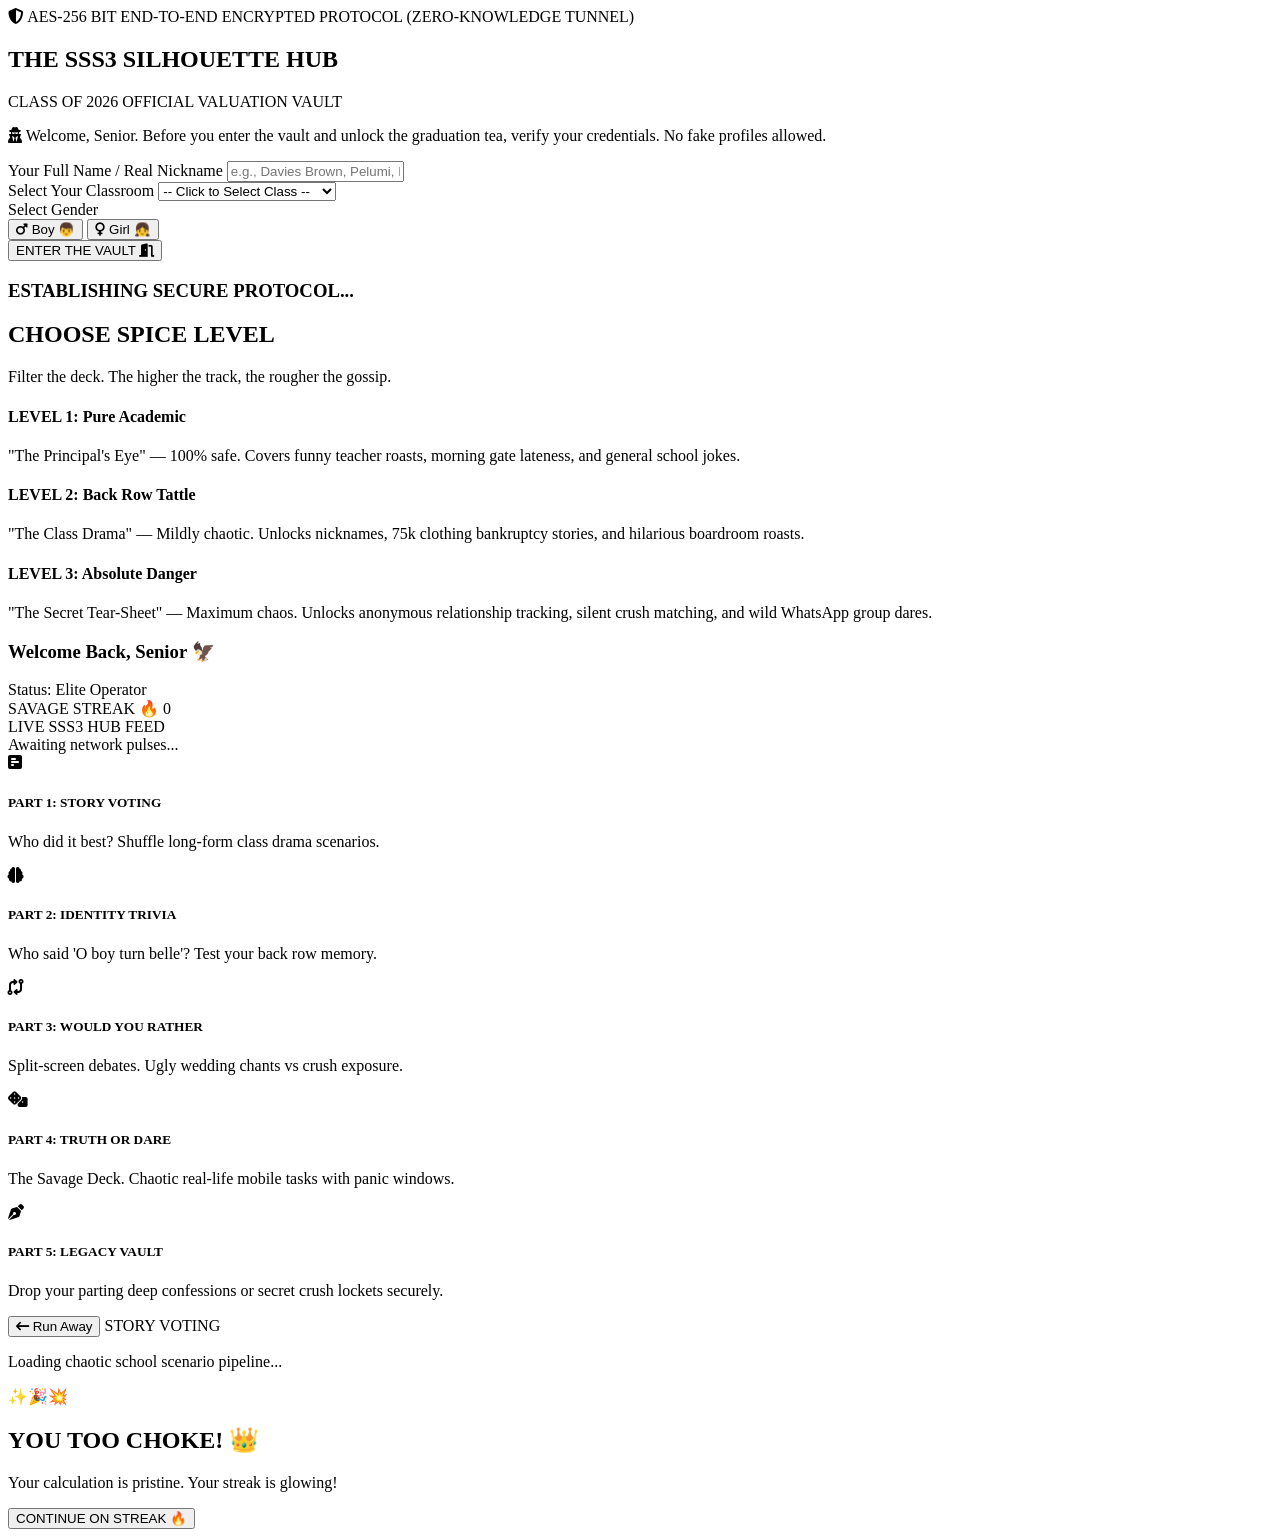
==== index.html @ ae742f37 "Create index.html" ====
<!DOCTYPE html>
<html lang="en">
<head>
    <meta charset="UTF-8">
    <meta name="viewport" content="width=device-width, initial-scale=1.0">
    <title>THE SSS3 SILHOUETTE HUB: CLASS OF 2026</title>
    <!-- Link to premium CSS stylesheet -->
    <link rel="stylesheet" href="style.css">
    <!-- FontAwesome for sleek dashboard icon graphics -->
    <link rel="stylesheet" href="https://cdnjs.cloudflare.com/ajax/libs/font-awesome/6.4.0/css/all.min.css">
</head>
<body>

    <!-- Main Game Container -->
    <div class="game-wrapper">
        
        <!-- 🛡️ SECURITY BANNER OVERLAY (Displayed across critical entry gates) -->
        <div id="global-security-badge" class="security-badge hidden">
            <i class="fa-solid fa-shield-halved secure-icon"></i>
            <span>AES-256 BIT END-TO-END ENCRYPTED PROTOCOL (ZERO-KNOWLEDGE TUNNEL)</span>
        </div>

        <!-- ==========================================
             SCREEN 1: THE PERSONALIZATION GATE (LOGIN)
             ========================================== -->
        <section id="screen-login" class="game-screen">
            <div class="logo-area">
                <h1 class="glitch-title">THE SSS3 SILHOUETTE HUB</h1>
                <p class="subtitle">CLASS OF 2026 OFFICIAL VALUATION VAULT</p>
            </div>
            
            <div class="card-glass login-card">
                <p class="gate-warning">
                    <i class="fa-solid fa-user-secret"></i> 
                    Welcome, Senior. Before you enter the vault and unlock the graduation tea, verify your credentials. No fake profiles allowed.
                </p>
                
                <div class="input-group">
                    <label for="user-name">Your Full Name / Real Nickname</label>
                    <input type="text" id="user-name" placeholder="e.g., Davies Brown, Pelumi, Lexus..." autocomplete="off">
                </div>

                <div class="input-group">
                    <label for="user-class">Select Your Classroom</label>
                    <select id="user-class">
                        <option value="" disabled selected>-- Click to Select Class --</option>
                        <option value="SSS3-A">SSS3-A (Elite Ballers)</option>
                        <option value="SSS3-B">SSS3-B (The Tailor Crew)</option>
                        <option value="SSS3-C">SSS3-C (The Royalty Set)</option>
                    </select>
                </div>

                <div class="input-group">
                    <label>Select Gender</label>
                    <div class="gender-selector">
                        <button type="button" class="gender-btn dynamic-tap" data-gender="boy">
                            <i class="fa-solid fa-mars"></i> Boy 👦
                        </button>
                        <button type="button" class="gender-btn dynamic-tap" data-gender="girl">
                            <i class="fa-solid fa-venus"></i> Girl 👧
                        </button>
                    </div>
                </div>

                <button id="btn-enter-vault" class="btn-primary neon-pulse-purple">
                    ENTER THE VAULT <i class="fa-solid fa-door-open"></i>
                </button>
            </div>
        </section>

        <!-- ==========================================
             SCREEN 2: FAKE SECURITY VERIFICATION INTERFACE
             ========================================== -->
        <section id="screen-loading" class="game-screen hidden">
            <div class="loader-box">
                <div class="spinner-neon"></div>
                <h3 id="loading-status">ESTABLISHING SECURE PROTOCOL...</h3>
                <div class="terminal-logs" id="terminal-logs">
                    <!-- Fake system script strings injected dynamically here -->
                </div>
            </div>
        </section>

        <!-- ==========================================
             SCREEN 3: APOCALYPSE LEVEL SELECTOR (SPICE FILTER)
             ========================================== -->
        <section id="screen-level" class="game-screen hidden">
            <h2 class="section-title text-gold">CHOOSE SPICE LEVEL</h2>
            <p class="section-desc">Filter the deck. The higher the track, the rougher the gossip.</p>
            
            <div class="level-stack">
                <!-- Level 1 Card -->
                <div class="level-card card-glass lvl-safe dynamic-tap" data-level="1">
                    <div class="level-header">
                        <span class="indicator green"></span>
                        <h4>LEVEL 1: Pure Academic</h4>
                    </div>
                    <p class="level-vibe">"The Principal's Eye" — 100% safe. Covers funny teacher roasts, morning gate lateness, and general school jokes.</p>
                </div>

                <!-- Level 2 Card -->
                <div class="level-card card-glass lvl-medium dynamic-tap" data-level="2">
                    <div class="level-header">
                        <span class="indicator yellow"></span>
                        <h4>LEVEL 2: Back Row Tattle</h4>
                    </div>
                    <p class="level-vibe">"The Class Drama" — Mildly chaotic. Unlocks nicknames, 75k clothing bankruptcy stories, and hilarious boardroom roasts.</p>
                </div>

                <!-- Level 3 Card -->
                <div class="level-card card-glass lvl-danger dynamic-tap" data-level="3">
                    <div class="level-header">
                        <span class="indicator red flash"></span>
                        <h4>LEVEL 3: Absolute Danger</h4>
                    </div>
                    <p class="level-vibe">"The Secret Tear-Sheet" — Maximum chaos. Unlocks anonymous relationship tracking, silent crush matching, and wild WhatsApp group dares.</p>
                </div>
            </div>
        </section>

        <!-- ==========================================
             SCREEN 4: THE SSS3 PARTY DASHBOARD (MAIN HUB)
             ========================================= -->
        <section id="screen-dashboard" class="game-screen hidden">
            <!-- Header Identity Card -->
            <header class="user-profile-bar card-glass">
                <div class="prof-info">
                    <h3 id="dash-welcome">Welcome Back, Senior 🦅</h3>
                    <span id="dash-status" class="badge-status">Status: Elite Operator</span>
                </div>
                <div class="prof-streak">
                    <span class="streak-label">SAVAGE STREAK</span>
                    <span id="dash-streak-val" class="streak-num">🔥 0</span>
                </div>
            </header>

            <!-- ⚡ HYPER-ACTIVE LIVE SOCIAL ACTIVITY TICKER -->
            <div class="live-ticker-container card-glass">
                <div class="ticker-header">
                    <span class="live-dot"></span> LIVE SSS3 HUB FEED
                </div>
                <div class="ticker-window">
                    <div id="live-activity-text" class="ticker-text">Awaiting network pulses...</div>
                </div>
            </div>

            <!-- The Game Module Array -->
            <div class="modules-grid">
                <div class="module-card card-glass dynamic-tap" data-module="voting">
                    <div class="mod-icon purple"><i class="fa-solid fa-square-poll-horizontal"></i></div>
                    <div class="mod-details">
                        <h5>PART 1: STORY VOTING</h5>
                        <p>Who did it best? Shuffle long-form class drama scenarios.</p>
                    </div>
                </div>

                <div class="module-card card-glass dynamic-tap" data-module="trivia">
                    <div class="mod-icon gold"><i class="fa-solid fa-brain"></i></div>
                    <div class="mod-details">
                        <h5>PART 2: IDENTITY TRIVIA</h5>
                        <p>Who said 'O boy turn belle'? Test your back row memory.</p>
                    </div>
                </div>

                <div class="module-card card-glass dynamic-tap" data-module="wyr">
                    <div class="mod-icon blue"><i class="fa-solid fa-code-compare"></i></div>
                    <div class="mod-details">
                        <h5>PART 3: WOULD YOU RATHER</h5>
                        <p>Split-screen debates. Ugly wedding chants vs crush exposure.</p>
                    </div>
                </div>

                <div class="module-card card-glass dynamic-tap" data-module="dare">
                    <div class="mod-icon red"><i class="fa-solid fa-dice"></i></div>
                    <div class="mod-details">
                        <h5>PART 4: TRUTH OR DARE</h5>
                        <p>The Savage Deck. Chaotic real-life mobile tasks with panic windows.</p>
                    </div>
                </div>

                <div class="module-card card-glass dynamic-tap" data-module="legacy">
                    <div class="mod-icon cyan"><i class="fa-solid fa-pen-nib"></i></div>
                    <div class="mod-details">
                        <h5>PART 5: LEGACY VAULT</h5>
                        <p>Drop your parting deep confessions or secret crush lockets securely.</p>
                    </div>
                </div>
            </div>
        </section>

        <!-- ==========================================
             SCREEN 5: THE CORE GAMEPLAY ARENA
             ========================================== -->
        <section id="screen-gameplay" class="game-screen hidden">
            <!-- Panic Timer Countdown Track Bar -->
            <div id="timer-bar-wrapper" class="timer-wrapper">
                <div id="game-timer-bar" class="timer-bar-fill"></div>
            </div>

            <div class="gameplay-header">
                <button id="btn-game-exit" class="btn-exit"><i class="fa-solid fa-arrow-left-long"></i> Run Away</button>
                <span id="game-round-title" class="round-title">STORY VOTING</span>
            </div>

            <!-- The Dynamic Question Presentation Display -->
            <div class="card-glass question-card">
                <p id="game-question-text" class="question-main-text">Loading chaotic school scenario pipeline...</p>
                
                <!-- Dynamic Input Container Slot for Multi-format items -->
                <div id="game-options-container" class="options-layout">
                    <!-- Script will load binary buttons, multiple choice names, or text boxes here -->
                </div>
            </div>
        </section>

        <!-- ==========================================
             CONGRATULATIONS / CELEBRATION OVERLAY MODULE
             ========================================== -->
        <div id="celebration-overlay" class="celebration-screen hidden">
            <div class="celebration-box animate-pop">
                <div class="confetti-sparks">✨🎉💥</div>
                <h2 id="celeb-headline" class="celeb-title">YOU TOO CHOKE! 👑</h2>
                <p id="celeb-subtext" class="celeb-body">Your calculation is pristine. Your streak is glowing!</p>
                <button id="btn-celeb-continue" class="btn-primary">CONTINUE ON STREAK 🔥</button>
            </div>
        </div>

    </div>

    <!-- Initialization Core Router Implementation -->
    <script type="module">
        // Direct root binding verification hook
        console.log("Silhouette Hub Main Interface Engine Online.");
    </script>
</body>
  </html>
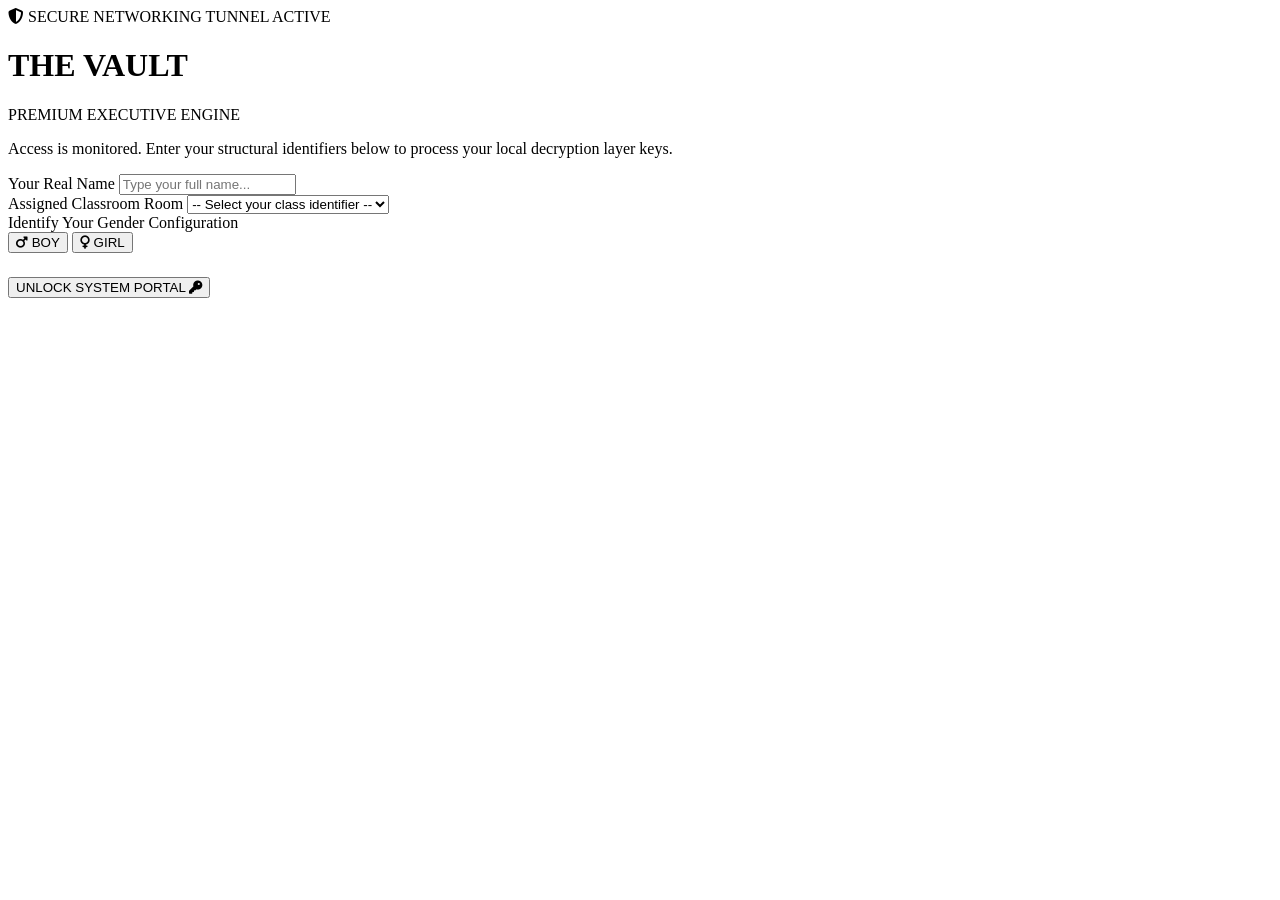
==== commit 56d67af4: "Update index.html" ====
--- a/index.html
+++ b/index.html
@@ -2,236 +2,220 @@
 <html lang="en">
 <head>
     <meta charset="UTF-8">
-    <meta name="viewport" content="width=device-width, initial-scale=1.0">
-    <title>THE SSS3 SILHOUETTE HUB: CLASS OF 2026</title>
-    <!-- Link to premium CSS stylesheet -->
-    <link rel="stylesheet" href="style.css">
-    <!-- FontAwesome for sleek dashboard icon graphics -->
+    <meta name="viewport" content="width=device-width, initial-scale=1.0, maximum-scale=1.0, user-scalable=no">
+    <title>The Vault - Premium Executive Engine</title>
+    
     <link rel="stylesheet" href="https://cdnjs.cloudflare.com/ajax/libs/font-awesome/6.4.0/css/all.min.css">
+    
+    <link rel="stylesheet" href="css/style.css">
+
+    <style>
+        /* This inline structural override guarantees that elements register click interactions on mobile */
+        .gender-btn, #btn-enter-vault, .level-card, .module-card, .option-btn, #btn-game-exit, #btn-celeb-continue {
+            touch-action: manipulation !important;
+            cursor: pointer !important;
+            pointer-events: auto !important;
+            -webkit-tap-highlight-color: transparent !important;
+            position: relative !important;
+            z-index: 1000 !important;
+        }
+        .hidden {
+            display: none !important;
+        }
+    </style>
 </head>
 <body>
 
-    <!-- Main Game Container -->
     <div class="game-wrapper">
-        
-        <!-- 🛡️ SECURITY BANNER OVERLAY (Displayed across critical entry gates) -->
-        <div id="global-security-badge" class="security-badge hidden">
-            <i class="fa-solid fa-shield-halved secure-icon"></i>
-            <span>AES-256 BIT END-TO-END ENCRYPTED PROTOCOL (ZERO-KNOWLEDGE TUNNEL)</span>
-        </div>
-
-        <!-- ==========================================
-             SCREEN 1: THE PERSONALIZATION GATE (LOGIN)
-             ========================================== -->
-        <section id="screen-login" class="game-screen">
+
+        <div id="screen-login" class="game-screen card-glass">
+            <div class="security-badge">
+                <i class="fa-solid fa-shield-halved secure-icon"></i> SECURE NETWORKING TUNNEL ACTIVE
+            </div>
+            
             <div class="logo-area">
-                <h1 class="glitch-title">THE SSS3 SILHOUETTE HUB</h1>
-                <p class="subtitle">CLASS OF 2026 OFFICIAL VALUATION VAULT</p>
-            </div>
+                <h1 class="glitch-title">THE VAULT</h1>
+                <p class="subtitle">PREMIUM EXECUTIVE ENGINE</p>
+            </div>
+
+            <p class="gate-warning">
+                Access is monitored. Enter your structural identifiers below to process your local decryption layer keys.
+            </p>
+
+            <div class="input-group">
+                <label for="user-name">Your Real Name</label>
+                <input type="text" id="user-name" placeholder="Type your full name..." autocomplete="off">
+            </div>
+
+            <div class="input-group">
+                <label for="user-class">Assigned Classroom Room</label>
+                <select id="user-class">
+                    <option value="" disabled selected>-- Select your class identifier --</option>
+                    <option value="SSS3-A">SSS 3A</option>
+                    <option value="SSS3-B">SSS 3B</option>
+                    <option value="SSS3-C">SSS 3C</option>
+                </select>
+            </div>
+
+            <div class="input-group" style="margin-bottom: 24px;">
+                <label>Identify Your Gender Configuration</label>
+                <div class="gender-selector">
+                    <button type="button" class="gender-btn" data-gender="boy" id="gender-boy-trigger">
+                        <i class="fa-solid fa-mars"></i> BOY
+                    </button>
+                    <button type="button" class="gender-btn" data-gender="girl" id="gender-girl-trigger">
+                        <i class="fa-solid fa-venus"></i> GIRL
+                    </button>
+                </div>
+            </div>
+
+            <button type="button" id="btn-enter-vault" class="btn-primary">
+                UNLOCK SYSTEM PORTAL <i class="fa-solid fa-key"></i>
+            </button>
+        </div>
+
+
+        <div id="screen-loading" class="game-screen card-glass hidden">
+            <div class="loader-box">
+                <div class="spinner-neon"></div>
+                <h4 id="loading-status" class="text-gold" style="letter-spacing: 1px; font-weight: 800;">DECRYPTING INTERFACES...</h4>
+                <div id="terminal-logs" class="terminal-logs">
+                    </div>
+            </div>
+        </div>
+
+
+        <div id="screen-level" class="game-screen card-glass hidden">
+            <h2 class="section-title">SELECT CHAOS INDEX</h2>
+            <p class="section-desc">Configure the filtration parameters of your deck loops.</p>
             
-            <div class="card-glass login-card">
-                <p class="gate-warning">
-                    <i class="fa-solid fa-user-secret"></i> 
-                    Welcome, Senior. Before you enter the vault and unlock the graduation tea, verify your credentials. No fake profiles allowed.
+            <div class="level-stack">
+                <div class="level-card card-glass lvl-safe" data-level="1">
+                    <div class="level-header">
+                        <div class="indicator green"></div>
+                        <h4 style="font-weight: 800; color: #fff;">LEVEL 1: CASUAL TALKS</h4>
+                    </div>
+                    <p class="level-vibe">Safe, light roasts, standard classmate observations. Zero smoke.</p>
+                </div>
+
+                <div class="level-card card-glass lvl-medium" data-level="2">
+                    <div class="level-header">
+                        <div class="indicator yellow"></div>
+                        <h4 style="font-weight: 800; color: #fff;">LEVEL 2: DRIFT SPICE</h4>
+                    </div>
+                    <p class="level-vibe">Heavier details, hidden crushes, dynamic social comparisons.</p>
+                </div>
+
+                <div class="level-card card-glass lvl-danger" data-level="3">
+                    <div class="level-header">
+                        <div class="indicator red"></div>
+                        <h4 style="font-weight: 800; color: #fff;">LEVEL 3: UTTER CHAOS</h4>
+                    </div>
+                    <p class="level-vibe">Wild dares, raw confrontations, absolute social devastation. Prepare yourself.</p>
+                </div>
+            </div>
+        </div>
+
+
+        <div id="screen-dashboard" class="game-screen card-glass hidden" style="padding: 12px;">
+            
+            <div class="user-profile-bar card-glass">
+                <div class="prof-info">
+                    <h3 id="dash-welcome">Welcome, Operator 🦅</h3>
+                    <span class="badge-status"><i class="fa-solid fa-circle-check"></i> PIPELINE LINK STABLE</span>
+                </div>
+                <div class="prof-streak">
+                    <span class="streak-label">STREAK</span>
+                    <span id="dash-streak-val" class="streak-num">🔥 0</span>
+                </div>
+            </div>
+
+            <div class="live-ticker-container card-glass">
+                <div class="ticker-header">
+                    <div class="live-dot"></div> FEED METRICS LIVE
+                </div>
+                <div class="ticker-window">
+                    <p id="live-activity-text" class="ticker-text">Syncing with backrow channels...</p>
+                </div>
+            </div>
+
+            <div class="modules-grid">
+                <div class="module-card card-glass" data-module="voting">
+                    <div class="mod-icon purple"><i class="fa-solid fa-box-tissue"></i></div>
+                    <div class="mod-details">
+                        <h5 style="color: #fff;">ANONYMOUS VOTING POOLS</h5>
+                        <p class="text-muted">Cast hidden tokens for your setmates undetected.</p>
+                    </div>
+                </div>
+
+                <div class="module-card card-glass" data-module="trivia">
+                    <div class="mod-icon gold"><i class="fa-solid fa-brain"></i></div>
+                    <div class="mod-details">
+                        <h5 style="color: #fff;">TRIVIA DESTRUCTION</h5>
+                        <p class="text-muted">Test deep intelligence parameters against set roasts.</p>
+                    </div>
+                </div>
+
+                <div class="module-card card-glass" data-module="wyr">
+                    <div class="mod-icon blue"><i class="fa-solid fa-code-merge"></i></div>
+                    <div class="mod-details">
+                        <h5 style="color: #fff;">WOULD YOU RATHER</h5>
+                        <p class="text-muted">Split-second choice options under performance pressures.</p>
+                    </div>
+                </div>
+
+                <div class="module-card card-glass" data-module="dare">
+                    <div class="mod-icon red"><i class="fa-solid fa-biohazard"></i></div>
+                    <div class="mod-details">
+                        <h5 style="color: #fff;">SYSTEM ACTION DARES</h5>
+                        <p class="text-muted">Execute real-world chaos triggers or lose your streak build.</p>
+                    </div>
+                </div>
+
+                <div class="module-card card-glass" data-module="legacy">
+                    <div class="mod-icon cyan"><i class="fa-solid fa-vault"></i></div>
+                    <div class="mod-details">
+                        <h5 style="color: #fff;">SECRET LEGACY DEPOSIT</h5>
+                        <p class="text-muted">Drop dynamic locket confessions securely into the pipeline.</p>
+                    </div>
+                </div>
+            </div>
+        </div>
+
+
+        <div id="screen-gameplay" class="game-screen card-glass hidden">
+            <div class="timer-wrapper">
+                <div id="game-timer-bar" class="timer-bar-fill"></div>
+            </div>
+
+            <div class="gameplay-header">
+                <button type="button" id="btn-game-exit" class="btn-exit">
+                    <i class="fa-solid fa-arrow-left-long"></i> BAIL OUT
+                </button>
+                <div id="game-round-title" class="round-title">LOADING MODULE</div>
+            </div>
+
+            <div class="question-card card-glass">
+                <p id="game-question-text" class="question-main-text">
+                    Processing layout matrix compilation strings...
                 </p>
                 
-                <div class="input-group">
-                    <label for="user-name">Your Full Name / Real Nickname</label>
-                    <input type="text" id="user-name" placeholder="e.g., Davies Brown, Pelumi, Lexus..." autocomplete="off">
-                </div>
-
-                <div class="input-group">
-                    <label for="user-class">Select Your Classroom</label>
-                    <select id="user-class">
-                        <option value="" disabled selected>-- Click to Select Class --</option>
-                        <option value="SSS3-A">SSS3-A (Elite Ballers)</option>
-                        <option value="SSS3-B">SSS3-B (The Tailor Crew)</option>
-                        <option value="SSS3-C">SSS3-C (The Royalty Set)</option>
-                    </select>
-                </div>
-
-                <div class="input-group">
-                    <label>Select Gender</label>
-                    <div class="gender-selector">
-                        <button type="button" class="gender-btn dynamic-tap" data-gender="boy">
-                            <i class="fa-solid fa-mars"></i> Boy 👦
-                        </button>
-                        <button type="button" class="gender-btn dynamic-tap" data-gender="girl">
-                            <i class="fa-solid fa-venus"></i> Girl 👧
-                        </button>
-                    </div>
-                </div>
-
-                <button id="btn-enter-vault" class="btn-primary neon-pulse-purple">
-                    ENTER THE VAULT <i class="fa-solid fa-door-open"></i>
-                </button>
-            </div>
-        </section>
-
-        <!-- ==========================================
-             SCREEN 2: FAKE SECURITY VERIFICATION INTERFACE
-             ========================================== -->
-        <section id="screen-loading" class="game-screen hidden">
-            <div class="loader-box">
-                <div class="spinner-neon"></div>
-                <h3 id="loading-status">ESTABLISHING SECURE PROTOCOL...</h3>
-                <div class="terminal-logs" id="terminal-logs">
-                    <!-- Fake system script strings injected dynamically here -->
-                </div>
-            </div>
-        </section>
-
-        <!-- ==========================================
-             SCREEN 3: APOCALYPSE LEVEL SELECTOR (SPICE FILTER)
-             ========================================== -->
-        <section id="screen-level" class="game-screen hidden">
-            <h2 class="section-title text-gold">CHOOSE SPICE LEVEL</h2>
-            <p class="section-desc">Filter the deck. The higher the track, the rougher the gossip.</p>
-            
-            <div class="level-stack">
-                <!-- Level 1 Card -->
-                <div class="level-card card-glass lvl-safe dynamic-tap" data-level="1">
-                    <div class="level-header">
-                        <span class="indicator green"></span>
-                        <h4>LEVEL 1: Pure Academic</h4>
-                    </div>
-                    <p class="level-vibe">"The Principal's Eye" — 100% safe. Covers funny teacher roasts, morning gate lateness, and general school jokes.</p>
-                </div>
-
-                <!-- Level 2 Card -->
-                <div class="level-card card-glass lvl-medium dynamic-tap" data-level="2">
-                    <div class="level-header">
-                        <span class="indicator yellow"></span>
-                        <h4>LEVEL 2: Back Row Tattle</h4>
-                    </div>
-                    <p class="level-vibe">"The Class Drama" — Mildly chaotic. Unlocks nicknames, 75k clothing bankruptcy stories, and hilarious boardroom roasts.</p>
-                </div>
-
-                <!-- Level 3 Card -->
-                <div class="level-card card-glass lvl-danger dynamic-tap" data-level="3">
-                    <div class="level-header">
-                        <span class="indicator red flash"></span>
-                        <h4>LEVEL 3: Absolute Danger</h4>
-                    </div>
-                    <p class="level-vibe">"The Secret Tear-Sheet" — Maximum chaos. Unlocks anonymous relationship tracking, silent crush matching, and wild WhatsApp group dares.</p>
-                </div>
-            </div>
-        </section>
-
-        <!-- ==========================================
-             SCREEN 4: THE SSS3 PARTY DASHBOARD (MAIN HUB)
-             ========================================= -->
-        <section id="screen-dashboard" class="game-screen hidden">
-            <!-- Header Identity Card -->
-            <header class="user-profile-bar card-glass">
-                <div class="prof-info">
-                    <h3 id="dash-welcome">Welcome Back, Senior 🦅</h3>
-                    <span id="dash-status" class="badge-status">Status: Elite Operator</span>
-                </div>
-                <div class="prof-streak">
-                    <span class="streak-label">SAVAGE STREAK</span>
-                    <span id="dash-streak-val" class="streak-num">🔥 0</span>
-                </div>
-            </header>
-
-            <!-- ⚡ HYPER-ACTIVE LIVE SOCIAL ACTIVITY TICKER -->
-            <div class="live-ticker-container card-glass">
-                <div class="ticker-header">
-                    <span class="live-dot"></span> LIVE SSS3 HUB FEED
-                </div>
-                <div class="ticker-window">
-                    <div id="live-activity-text" class="ticker-text">Awaiting network pulses...</div>
-                </div>
-            </div>
-
-            <!-- The Game Module Array -->
-            <div class="modules-grid">
-                <div class="module-card card-glass dynamic-tap" data-module="voting">
-                    <div class="mod-icon purple"><i class="fa-solid fa-square-poll-horizontal"></i></div>
-                    <div class="mod-details">
-                        <h5>PART 1: STORY VOTING</h5>
-                        <p>Who did it best? Shuffle long-form class drama scenarios.</p>
-                    </div>
-                </div>
-
-                <div class="module-card card-glass dynamic-tap" data-module="trivia">
-                    <div class="mod-icon gold"><i class="fa-solid fa-brain"></i></div>
-                    <div class="mod-details">
-                        <h5>PART 2: IDENTITY TRIVIA</h5>
-                        <p>Who said 'O boy turn belle'? Test your back row memory.</p>
-                    </div>
-                </div>
-
-                <div class="module-card card-glass dynamic-tap" data-module="wyr">
-                    <div class="mod-icon blue"><i class="fa-solid fa-code-compare"></i></div>
-                    <div class="mod-details">
-                        <h5>PART 3: WOULD YOU RATHER</h5>
-                        <p>Split-screen debates. Ugly wedding chants vs crush exposure.</p>
-                    </div>
-                </div>
-
-                <div class="module-card card-glass dynamic-tap" data-module="dare">
-                    <div class="mod-icon red"><i class="fa-solid fa-dice"></i></div>
-                    <div class="mod-details">
-                        <h5>PART 4: TRUTH OR DARE</h5>
-                        <p>The Savage Deck. Chaotic real-life mobile tasks with panic windows.</p>
-                    </div>
-                </div>
-
-                <div class="module-card card-glass dynamic-tap" data-module="legacy">
-                    <div class="mod-icon cyan"><i class="fa-solid fa-pen-nib"></i></div>
-                    <div class="mod-details">
-                        <h5>PART 5: LEGACY VAULT</h5>
-                        <p>Drop your parting deep confessions or secret crush lockets securely.</p>
-                    </div>
-                </div>
-            </div>
-        </section>
-
-        <!-- ==========================================
-             SCREEN 5: THE CORE GAMEPLAY ARENA
-             ========================================== -->
-        <section id="screen-gameplay" class="game-screen hidden">
-            <!-- Panic Timer Countdown Track Bar -->
-            <div id="timer-bar-wrapper" class="timer-wrapper">
-                <div id="game-timer-bar" class="timer-bar-fill"></div>
-            </div>
-
-            <div class="gameplay-header">
-                <button id="btn-game-exit" class="btn-exit"><i class="fa-solid fa-arrow-left-long"></i> Run Away</button>
-                <span id="game-round-title" class="round-title">STORY VOTING</span>
-            </div>
-
-            <!-- The Dynamic Question Presentation Display -->
-            <div class="card-glass question-card">
-                <p id="game-question-text" class="question-main-text">Loading chaotic school scenario pipeline...</p>
-                
-                <!-- Dynamic Input Container Slot for Multi-format items -->
-                <div id="game-options-container" class="options-layout">
-                    <!-- Script will load binary buttons, multiple choice names, or text boxes here -->
-                </div>
-            </div>
-        </section>
-
-        <!-- ==========================================
-             CONGRATULATIONS / CELEBRATION OVERLAY MODULE
-             ========================================== -->
-        <div id="celebration-overlay" class="celebration-screen hidden">
-            <div class="celebration-box animate-pop">
-                <div class="confetti-sparks">✨🎉💥</div>
-                <h2 id="celeb-headline" class="celeb-title">YOU TOO CHOKE! 👑</h2>
-                <p id="celeb-subtext" class="celeb-body">Your calculation is pristine. Your streak is glowing!</p>
-                <button id="btn-celeb-continue" class="btn-primary">CONTINUE ON STREAK 🔥</button>
-            </div>
-        </div>
-
+                <div id="game-options-container" class="options-layout"></div>
+            </div>
+        </div>
+
+    </div> <div id="celebration-overlay" class="celebration-screen hidden">
+        <div class="celebration-box">
+            <div class="confetti-sparks">🎉</div>
+            <h3 id="celeb-headline" class="celeb-title">YOU TOO CHOKE! 👑</h3>
+            <p id="celeb-subtext" class="celeb-body">Your response execution has broken down logic arrays.</p>
+            <button type="button" id="btn-celeb-continue" class="btn-primary" style="margin-top: 0;">
+                PROCEED STREAK DRIFT <i class="fa-solid fa-forward-fast"></i>
+            </button>
+        </div>
     </div>
 
-    <!-- Initialization Core Router Implementation -->
-    <script type="module">
-        // Direct root binding verification hook
-        console.log("Silhouette Hub Main Interface Engine Online.");
-    </script>
+    <script type="module" src="js/app.js"></script>
 </body>
-  </html>
-              
+                        </html>
+    
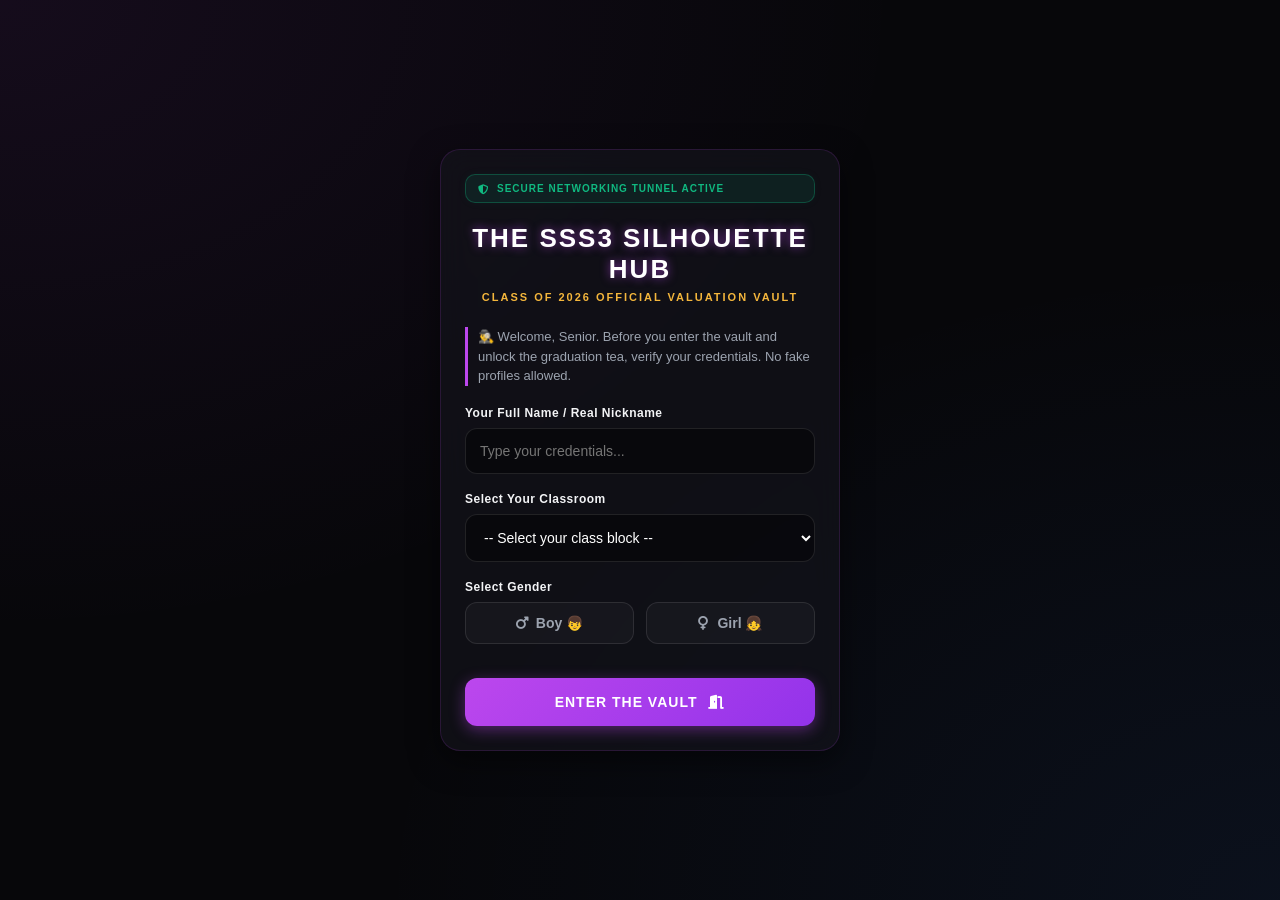
==== commit 7b492002: "Update index.html" ====
--- a/index.html
+++ b/index.html
@@ -3,14 +3,14 @@
 <head>
     <meta charset="UTF-8">
     <meta name="viewport" content="width=device-width, initial-scale=1.0, maximum-scale=1.0, user-scalable=no">
-    <title>The Vault - Premium Executive Engine</title>
+    <title>The SSS3 Silhouette Hub - Class of 2026 Vault</title>
     
     <link rel="stylesheet" href="https://cdnjs.cloudflare.com/ajax/libs/font-awesome/6.4.0/css/all.min.css">
     
-    <link rel="stylesheet" href="css/style.css">
+    <link rel="stylesheet" href="style.css">
 
     <style>
-        /* This inline structural override guarantees that elements register click interactions on mobile */
+        /* Forces absolute tap capture on mobile layers without layout interference */
         .gender-btn, #btn-enter-vault, .level-card, .module-card, .option-btn, #btn-game-exit, #btn-celeb-continue {
             touch-action: manipulation !important;
             cursor: pointer !important;
@@ -34,43 +34,45 @@
             </div>
             
             <div class="logo-area">
-                <h1 class="glitch-title">THE VAULT</h1>
-                <p class="subtitle">PREMIUM EXECUTIVE ENGINE</p>
+                <h1 class="glitch-title" style="letter-spacing: 2px;">THE SSS3 SILHOUETTE HUB</h1>
+                <p class="subtitle" style="color: var(--neon-gold); font-size: 11px; font-weight: bold; margin-top: 6px;">
+                    CLASS OF 2026 OFFICIAL VALUATION VAULT
+                </p>
             </div>
 
             <p class="gate-warning">
-                Access is monitored. Enter your structural identifiers below to process your local decryption layer keys.
+                🕵️‍♂️ Welcome, Senior. Before you enter the vault and unlock the graduation tea, verify your credentials. No fake profiles allowed.
             </p>
 
             <div class="input-group">
-                <label for="user-name">Your Real Name</label>
-                <input type="text" id="user-name" placeholder="Type your full name..." autocomplete="off">
+                <label for="user-name">Your Full Name / Real Nickname</label>
+                <input type="text" id="user-name" placeholder="Type your credentials..." autocomplete="off">
             </div>
 
             <div class="input-group">
-                <label for="user-class">Assigned Classroom Room</label>
+                <label for="user-class">Select Your Classroom</label>
                 <select id="user-class">
-                    <option value="" disabled selected>-- Select your class identifier --</option>
-                    <option value="SSS3-A">SSS 3A</option>
-                    <option value="SSS3-B">SSS 3B</option>
-                    <option value="SSS3-C">SSS 3C</option>
+                    <option value="" disabled selected>-- Select your class block --</option>
+                    <option value="SSS3-A">SSS3-A (Elite Ballers)</option>
+                    <option value="SSS3-B">SSS3-B (Premium Minds)</option>
+                    <option value="SSS3-C">SSS3-C (Chaos Lounge)</option>
                 </select>
             </div>
 
             <div class="input-group" style="margin-bottom: 24px;">
-                <label>Identify Your Gender Configuration</label>
+                <label>Select Gender</label>
                 <div class="gender-selector">
-                    <button type="button" class="gender-btn" data-gender="boy" id="gender-boy-trigger">
-                        <i class="fa-solid fa-mars"></i> BOY
+                    <button type="button" class="gender-btn" data-gender="boy">
+                        <i class="fa-solid fa-mars"></i> Boy 👦
                     </button>
-                    <button type="button" class="gender-btn" data-gender="girl" id="gender-girl-trigger">
-                        <i class="fa-solid fa-venus"></i> GIRL
+                    <button type="button" class="gender-btn" data-gender="girl">
+                        <i class="fa-solid fa-venus"></i> Girl 👧
                     </button>
                 </div>
             </div>
 
-            <button type="button" id="btn-enter-vault" class="btn-primary">
-                UNLOCK SYSTEM PORTAL <i class="fa-solid fa-key"></i>
+            <button type="button" id="btn-enter-vault" class="btn-primary" style="text-transform: uppercase;">
+                ENTER THE VAULT <i class="fa-solid fa-door-open" style="margin-left: 6px;"></i>
             </button>
         </div>
 
@@ -78,7 +80,7 @@
         <div id="screen-loading" class="game-screen card-glass hidden">
             <div class="loader-box">
                 <div class="spinner-neon"></div>
-                <h4 id="loading-status" class="text-gold" style="letter-spacing: 1px; font-weight: 800;">DECRYPTING INTERFACES...</h4>
+                <h4 id="loading-status" class="text-gold" style="letter-spacing: 1px; font-weight: 800;">EXTRACTING GRADUATION FILES...</h4>
                 <div id="terminal-logs" class="terminal-logs">
                     </div>
             </div>
@@ -86,32 +88,32 @@
 
 
         <div id="screen-level" class="game-screen card-glass hidden">
-            <h2 class="section-title">SELECT CHAOS INDEX</h2>
-            <p class="section-desc">Configure the filtration parameters of your deck loops.</p>
+            <h2 class="section-title">CHOOSE THE SPICE LEVEL</h2>
+            <p class="section-desc">Filter the calculation parameters of your session questions.</p>
             
             <div class="level-stack">
                 <div class="level-card card-glass lvl-safe" data-level="1">
                     <div class="level-header">
                         <div class="indicator green"></div>
-                        <h4 style="font-weight: 800; color: #fff;">LEVEL 1: CASUAL TALKS</h4>
-                    </div>
-                    <p class="level-vibe">Safe, light roasts, standard classmate observations. Zero smoke.</p>
+                        <h4 style="font-weight: 800; color: #fff;">LEVEL 1: CASUAL MOODS</h4>
+                    </div>
+                    <p class="level-vibe">Light roasts, generic set observations, friendly entries. Calm vibes.</p>
                 </div>
 
                 <div class="level-card card-glass lvl-medium" data-level="2">
                     <div class="level-header">
                         <div class="indicator yellow"></div>
-                        <h4 style="font-weight: 800; color: #fff;">LEVEL 2: DRIFT SPICE</h4>
-                    </div>
-                    <p class="level-vibe">Heavier details, hidden crushes, dynamic social comparisons.</p>
+                        <h4 style="font-weight: 800; color: #fff;">LEVEL 2: SILHOUETTE SPICE</h4>
+                    </div>
+                    <p class="level-vibe">Unveiling hidden connections, undercover crushes, high tier drama.</p>
                 </div>
 
                 <div class="level-card card-glass lvl-danger" data-level="3">
                     <div class="level-header">
                         <div class="indicator red"></div>
-                        <h4 style="font-weight: 800; color: #fff;">LEVEL 3: UTTER CHAOS</h4>
-                    </div>
-                    <p class="level-vibe">Wild dares, raw confrontations, absolute social devastation. Prepare yourself.</p>
+                        <h4 style="font-weight: 800; color: #fff;">LEVEL 3: MAXIMUM SMOKE</h4>
+                    </div>
+                    <p class="level-vibe">Absolute roasts, dynamic dares, unfiltered backrow confessions. High stakes.</p>
                 </div>
             </div>
         </div>
@@ -121,8 +123,8 @@
             
             <div class="user-profile-bar card-glass">
                 <div class="prof-info">
-                    <h3 id="dash-welcome">Welcome, Operator 🦅</h3>
-                    <span class="badge-status"><i class="fa-solid fa-circle-check"></i> PIPELINE LINK STABLE</span>
+                    <h3 id="dash-welcome">Welcome, Senior Operator 🦅</h3>
+                    <span class="badge-status"><i class="fa-solid fa-circle-check"></i> HUB DATABASE LINK STABLE</span>
                 </div>
                 <div class="prof-streak">
                     <span class="streak-label">STREAK</span>
@@ -132,10 +134,10 @@
 
             <div class="live-ticker-container card-glass">
                 <div class="ticker-header">
-                    <div class="live-dot"></div> FEED METRICS LIVE
+                    <div class="live-dot"></div> ANONYMOUS ACTIVITY TICKER
                 </div>
                 <div class="ticker-window">
-                    <p id="live-activity-text" class="ticker-text">Syncing with backrow channels...</p>
+                    <p id="live-activity-text" class="ticker-text">Parsing local network telemetry channels...</p>
                 </div>
             </div>
 
@@ -144,7 +146,7 @@
                     <div class="mod-icon purple"><i class="fa-solid fa-box-tissue"></i></div>
                     <div class="mod-details">
                         <h5 style="color: #fff;">ANONYMOUS VOTING POOLS</h5>
-                        <p class="text-muted">Cast hidden tokens for your setmates undetected.</p>
+                        <p class="text-muted">Cast hidden tokens for your setmates completely undetected.</p>
                     </div>
                 </div>
 
@@ -152,7 +154,7 @@
                     <div class="mod-icon gold"><i class="fa-solid fa-brain"></i></div>
                     <div class="mod-details">
                         <h5 style="color: #fff;">TRIVIA DESTRUCTION</h5>
-                        <p class="text-muted">Test deep intelligence parameters against set roasts.</p>
+                        <p class="text-muted">Test your intelligence parameters against custom classroom roasts.</p>
                     </div>
                 </div>
 
@@ -160,7 +162,7 @@
                     <div class="mod-icon blue"><i class="fa-solid fa-code-merge"></i></div>
                     <div class="mod-details">
                         <h5 style="color: #fff;">WOULD YOU RATHER</h5>
-                        <p class="text-muted">Split-second choice options under performance pressures.</p>
+                        <p class="text-muted">Split-second choice matrix structures under viewport crunch.</p>
                     </div>
                 </div>
 
@@ -168,7 +170,7 @@
                     <div class="mod-icon red"><i class="fa-solid fa-biohazard"></i></div>
                     <div class="mod-details">
                         <h5 style="color: #fff;">SYSTEM ACTION DARES</h5>
-                        <p class="text-muted">Execute real-world chaos triggers or lose your streak build.</p>
+                        <p class="text-muted">Execute real-world chaos triggers or break your win streak build.</p>
                     </div>
                 </div>
 
@@ -176,7 +178,7 @@
                     <div class="mod-icon cyan"><i class="fa-solid fa-vault"></i></div>
                     <div class="mod-details">
                         <h5 style="color: #fff;">SECRET LEGACY DEPOSIT</h5>
-                        <p class="text-muted">Drop dynamic locket confessions securely into the pipeline.</p>
+                        <p class="text-muted">Drop parting confessions or undercover locket items securely.</p>
                     </div>
                 </div>
             </div>
@@ -192,12 +194,12 @@
                 <button type="button" id="btn-game-exit" class="btn-exit">
                     <i class="fa-solid fa-arrow-left-long"></i> BAIL OUT
                 </button>
-                <div id="game-round-title" class="round-title">LOADING MODULE</div>
+                <div id="game-round-title" class="round-title">PROCESSING INDEX</div>
             </div>
 
             <div class="question-card card-glass">
                 <p id="game-question-text" class="question-main-text">
-                    Processing layout matrix compilation strings...
+                    Fetching layout parameters from questions file deck arrays...
                 </p>
                 
                 <div id="game-options-container" class="options-layout"></div>
@@ -210,12 +212,12 @@
             <h3 id="celeb-headline" class="celeb-title">YOU TOO CHOKE! 👑</h3>
             <p id="celeb-subtext" class="celeb-body">Your response execution has broken down logic arrays.</p>
             <button type="button" id="btn-celeb-continue" class="btn-primary" style="margin-top: 0;">
-                PROCEED STREAK DRIFT <i class="fa-solid fa-forward-fast"></i>
+                PROCEED STEAK DRIFT <i class="fa-solid fa-forward-fast"></i>
             </button>
         </div>
     </div>
 
     <script type="module" src="js/app.js"></script>
 </body>
-                        </html>
-    
+                </html>
+                        
--- a/style.css
+++ b/style.css
@@ -0,0 +1,550 @@
+/* ==========================================================================
+   🎨 STYLE.CSS - THE MIDNIGHT NEON AESTHETIC (PRODUCTION ARCHITECTURE)
+   ========================================================================== */
+
+/* --- Root Variable Definitions --- */
+:root {
+    --bg-dark: #07070a;
+    --bg-card: rgba(20, 20, 28, 0.65);
+    --border-glow: rgba(188, 71, 237, 0.15);
+    --neon-purple: #bc47ed;
+    --neon-gold: #f4b63c;
+    --neon-blue: #3b82f6;
+    --neon-red: #ef4444;
+    --neon-green: #10b981;
+    --neon-cyan: #06b6d4;
+    --text-main: #f3f4f6;
+    --text-muted: #9ca3af;
+}
+
+/* --- Base Setup --- */
+* {
+    box-sizing: border-box;
+    margin: 0;
+    padding: 0;
+    -webkit-tap-highlight-color: transparent;
+}
+
+body {
+    background-color: var(--bg-dark);
+    color: var(--text-main);
+    font-family: 'Segoe UI', -apple-system, BlinkMacSystemFont, Roboto, sans-serif;
+    min-height: 100vh;
+    display: flex;
+    justify-content: center;
+    align-items: center;
+    overflow-x: hidden;
+    background-image: 
+        radial-gradient(at 0% 0%, rgba(188, 71, 237, 0.08) 0px, transparent 50%),
+        radial-gradient(at 100% 100%, rgba(59, 130, 246, 0.08) 0px, transparent 50%);
+}
+
+/* --- Container Frame --- */
+.game-wrapper {
+    width: 100%;
+    max-width: 440px;
+    min-height: 100vh;
+    padding: 20px;
+    display: flex;
+    flex-direction: column;
+    justify-content: center;
+    position: relative;
+}
+
+@media (min-height: 700px) {
+    .game-wrapper {
+        min-height: 85vh;
+    }
+}
+
+/* --- Glassmorphism Card System --- */
+.card-glass {
+    background: var(--bg-card);
+    backdrop-filter: blur(14px);
+    -webkit-backdrop-filter: blur(14px);
+    border: 1px solid var(--border-glow);
+    border-radius: 20px;
+    padding: 24px;
+    box-shadow: 0 10px 30px rgba(0, 0, 0, 0.5);
+}
+
+.game-screen {
+    width: 100%;
+    animation: fadeIn 0.4s ease-out forwards;
+}
+
+.hidden {
+    display: none !important;
+}
+
+/* --- Security Theater Components --- */
+.security-badge {
+    background: rgba(16, 185, 129, 0.1);
+    border: 1px solid rgba(16, 185, 129, 0.3);
+    color: var(--neon-green);
+    border-radius: 10px;
+    padding: 8px 12px;
+    font-size: 10px;
+    font-weight: bold;
+    letter-spacing: 1px;
+    display: flex;
+    align-items: center;
+    gap: 8px;
+    margin-bottom: 20px;
+    box-shadow: 0 0 10px rgba(16, 185, 129, 0.05);
+}
+
+.secure-icon {
+    animation: pulse 2s infinite;
+}
+
+/* --- Screen 1: Personalization Gate --- */
+.logo-area {
+    text-align: center;
+    margin-bottom: 24px;
+}
+
+.glitch-title {
+    font-size: 26px;
+    font-weight: 900;
+    color: #fff;
+    text-shadow: 0 0 10px rgba(188, 71, 237, 0.6);
+    letter-spacing: 1px;
+}
+
+.subtitle {
+    font-size: 11px;
+    color: var(--neon-gold);
+    letter-spacing: 2px;
+    margin-top: 4px;
+    font-weight: bold;
+}
+
+.gate-warning {
+    font-size: 13px;
+    color: var(--text-muted);
+    line-height: 1.5;
+    margin-bottom: 20px;
+    border-left: 3px solid var(--neon-purple);
+    padding-left: 10px;
+}
+
+.input-group {
+    margin-bottom: 18px;
+    display: flex;
+    flex-direction: column;
+    gap: 8px;
+}
+
+.input-group label {
+    font-size: 12px;
+    font-weight: 600;
+    color: var(--text-main);
+    letter-spacing: 0.5px;
+}
+
+.input-group input, .input-group select {
+    width: 100%;
+    background: rgba(0, 0, 0, 0.4);
+    border: 1px solid rgba(255, 255, 255, 0.1);
+    border-radius: 12px;
+    padding: 14px;
+    color: #fff;
+    font-size: 14px;
+    outline: none;
+    transition: all 0.3s ease;
+}
+
+.input-group input:focus, .input-group select:focus {
+    border-color: var(--neon-purple);
+    box-shadow: 0 0 12px rgba(188, 71, 237, 0.3);
+}
+
+.gender-selector {
+    display: grid;
+    grid-template-columns: 1fr 1fr;
+    gap: 12px;
+}
+
+.gender-btn {
+    background: rgba(255, 255, 255, 0.03);
+    border: 1px solid rgba(255, 255, 255, 0.1);
+    color: var(--text-muted);
+    padding: 12px;
+    border-radius: 12px;
+    cursor: pointer;
+    font-weight: bold;
+    font-size: 14px;
+    display: flex;
+    align-items: center;
+    justify-content: center;
+    gap: 8px;
+    transition: all 0.2s ease;
+}
+
+/* Updated selector to capture selection states with high contrast */
+.gender-btn.active {
+    background: rgba(59, 130, 246, 0.2) !important;
+    border: 2px solid var(--neon-blue) !important;
+    color: #fff !important;
+    box-shadow: 0 0 15px rgba(59, 130, 246, 0.4) !important;
+}
+
+/* --- Interactive Core Buttons --- */
+.btn-primary {
+    width: 100%;
+    background: linear-gradient(135deg, var(--neon-purple), #9333ea);
+    color: #fff;
+    border: none;
+    border-radius: 12px;
+    padding: 16px;
+    font-size: 14px;
+    font-weight: 800;
+    cursor: pointer;
+    letter-spacing: 1px;
+    margin-top: 10px;
+    box-shadow: 0 4px 15px rgba(188, 71, 237, 0.4);
+}
+
+/* --- Screen 2: Fake Verification Terminal --- */
+.loader-box {
+    text-align: center;
+    padding: 40px 20px;
+}
+
+.spinner-neon {
+    width: 50px;
+    height: 50px;
+    border: 3px solid rgba(188, 71, 237, 0.1);
+    border-radius: 50%;
+    border-top-color: var(--neon-purple);
+    margin: 0 auto 20px;
+    animation: spin 1s linear infinite;
+}
+
+.terminal-logs {
+    background: #000;
+    border-radius: 10px;
+    padding: 15px;
+    text-align: left;
+    font-family: monospace;
+    font-size: 11px;
+    color: var(--neon-green);
+    height: 120px;
+    overflow-y: hidden;
+    margin-top: 20px;
+    line-height: 1.6;
+    border: 1px solid rgba(255, 255, 255, 0.05);
+}
+
+/* --- Screen 3: Apocalypse Level Stack --- */
+.level-stack {
+    display: flex;
+    flex-direction: column;
+    gap: 16px;
+    margin-top: 20px;
+}
+
+.level-card {
+    cursor: pointer;
+    transition: transform 0.2s, border-color 0.3s;
+}
+
+.level-card:hover {
+    transform: translateY(-2px);
+}
+
+.level-header {
+    display: flex;
+    align-items: center;
+    gap: 10px;
+    margin-bottom: 8px;
+}
+
+.indicator {
+    width: 10px;
+    height: 10px;
+    border-radius: 50%;
+}
+.indicator.green { background: var(--neon-green); box-shadow: 0 0 8px var(--neon-green); }
+.indicator.yellow { background: var(--neon-gold); box-shadow: 0 0 8px var(--neon-gold); }
+.indicator.red { background: var(--neon-red); box-shadow: 0 0 8px var(--neon-red); }
+
+.level-vibe {
+    font-size: 12px;
+    color: var(--text-muted);
+    line-height: 1.4;
+}
+
+.lvl-safe:hover { border-color: var(--neon-green); }
+.lvl-medium:hover { border-color: var(--neon-gold); }
+.lvl-danger:hover { border-color: var(--neon-red); }
+
+/* --- Screen 4: Main Dashboard --- */
+.user-profile-bar {
+    display: flex;
+    justify-content: space-between;
+    align-items: center;
+    margin-bottom: 16px;
+    padding: 16px 20px;
+}
+
+.prof-info h3 { font-size: 16px; font-weight: 800; }
+.badge-status { font-size: 11px; color: var(--neon-cyan); font-weight: 600; }
+
+.prof-streak {
+    text-align: right;
+    background: rgba(0, 0, 0, 0.3);
+    padding: 8px 12px;
+    border-radius: 10px;
+    border: 1px solid rgba(255, 255, 255, 0.05);
+}
+
+.streak-label { font-size: 9px; display: block; color: var(--text-muted); font-weight: bold; }
+.streak-num { font-size: 16px; font-weight: 900; color: var(--neon-gold); }
+
+/* Hyperactive Live Social Activity Ticker */
+.live-ticker-container {
+    padding: 12px 16px;
+    margin-bottom: 16px;
+    border-color: rgba(244, 182, 60, 0.15);
+}
+
+.ticker-header {
+    font-size: 10px;
+    font-weight: 800;
+    color: var(--neon-gold);
+    letter-spacing: 1px;
+    display: flex;
+    align-items: center;
+    gap: 6px;
+    margin-bottom: 4px;
+}
+
+.live-dot {
+    width: 6px;
+    height: 6px;
+    background: var(--neon-red);
+    border-radius: 50%;
+    animation: flash 1s infinite;
+}
+
+.ticker-window {
+    overflow: hidden;
+    height: 20px;
+}
+
+.ticker-text {
+    font-size: 12px;
+    color: #e5e7eb;
+    white-space: nowrap;
+    animation: slideLeft 0.3s ease-out;
+}
+
+/* Modules Engine List Grid layout */
+.modules-grid {
+    display: flex;
+    flex-direction: column;
+    gap: 12px;
+}
+
+.module-card {
+    display: flex;
+    align-items: center;
+    gap: 16px;
+    padding: 16px;
+    cursor: pointer;
+    transition: background 0.2s, transform 0.2s;
+}
+
+.module-card:hover {
+    background: rgba(255, 255, 255, 0.08);
+    transform: scale(1.01);
+}
+
+.mod-icon {
+    width: 42px;
+    height: 42px;
+    border-radius: 12px;
+    display: flex;
+    align-items: center;
+    justify-content: center;
+    font-size: 18px;
+}
+.mod-icon.purple { background: rgba(188, 71, 237, 0.15); color: var(--neon-purple); }
+.mod-icon.gold { background: rgba(244, 182, 60, 0.15); color: var(--neon-gold); }
+.mod-icon.blue { background: rgba(59, 130, 246, 0.15); color: var(--neon-blue); }
+.mod-icon.red { background: rgba(239, 68, 68, 0.15); color: var(--neon-red); }
+.mod-icon.cyan { background: rgba(6, 182, 212, 0.15); color: var(--neon-cyan); }
+
+.mod-details h5 { font-size: 13px; font-weight: 800; letter-spacing: 0.5px; }
+.mod-details p { font-size: 11px; color: var(--text-muted); margin-top: 2px; }
+
+/* --- Screen 5: Core Gameplay Arena --- */
+.timer-wrapper {
+    width: 100%;
+    height: 6px;
+    background: rgba(255, 255, 255, 0.05);
+    border-radius: 10px;
+    overflow: hidden;
+    margin-bottom: 16px;
+}
+
+.timer-bar-fill {
+    height: 100%;
+    width: 100%;
+    background: var(--neon-cyan);
+    transition: width 0.1s linear, background-color 0.3s ease;
+}
+
+.gameplay-header {
+    display: flex;
+    justify-content: space-between;
+    align-items: center;
+    margin-bottom: 16px;
+}
+
+.btn-exit {
+    background: none;
+    border: none;
+    color: var(--text-muted);
+    font-size: 12px;
+    font-weight: 700;
+    cursor: pointer;
+}
+
+.round-title {
+    font-size: 11px;
+    font-weight: 800;
+    background: rgba(255, 255, 255, 0.08);
+    padding: 4px 10px;
+    border-radius: 20px;
+    letter-spacing: 1px;
+}
+
+.question-card {
+    border-color: rgba(255, 255, 255, 0.08);
+}
+
+.question-main-text {
+    font-size: 15px;
+    line-height: 1.6;
+    margin-bottom: 24px;
+    color: #f9fafb;
+}
+
+.options-layout {
+    display: flex;
+    flex-direction: column;
+    gap: 12px;
+}
+
+.option-btn {
+    width: 100%;
+    background: rgba(255, 255, 255, 0.03);
+    border: 1px solid rgba(255, 255, 255, 0.08);
+    padding: 14px 16px;
+    border-radius: 12px;
+    color: #fff;
+    font-size: 13px;
+    font-weight: 600;
+    text-align: left;
+    cursor: pointer;
+    transition: all 0.2s ease;
+}
+
+.option-btn:hover {
+    background: rgba(188, 71, 237, 0.1);
+    border-color: var(--neon-purple);
+}
+
+/* Binary Layout for Would You Rather Split-Screen */
+.options-layout.split-binary {
+    display: grid;
+    grid-template-columns: 1fr;
+    gap: 14px;
+}
+
+.option-btn.binary-a { border-left: 4px solid var(--neon-purple); }
+.option-btn.binary-b { border-left: 4px solid var(--neon-blue); }
+
+/* --- Textboxes for Legacy Inputs --- */
+.legacy-textarea {
+    width: 100%;
+    height: 120px;
+    background: rgba(0, 0, 0, 0.3);
+    border: 1px solid rgba(255, 255, 255, 0.1);
+    border-radius: 12px;
+    padding: 12px;
+    color: #fff;
+    font-family: inherit;
+    font-size: 13px;
+    resize: none;
+    outline: none;
+}
+
+/* --- Celebration Overlay --- */
+.celebration-screen {
+    position: fixed;
+    top: 0;
+    left: 0;
+    width: 100vw;
+    height: 100vh;
+    background: rgba(5, 5, 10, 0.85);
+    backdrop-filter: blur(8px);
+    z-index: 9999;
+    display: flex;
+    justify-content: center;
+    align-items: center;
+}
+
+.celebration-box {
+    width: 90%;
+    max-width: 360px;
+    background: #12121a;
+    border: 2px solid var(--neon-gold);
+    border-radius: 24px;
+    padding: 30px 24px;
+    text-align: center;
+    box-shadow: 0 0 30px rgba(244, 182, 60, 0.3);
+}
+
+.confetti-sparks { font-size: 36px; margin-bottom: 12px; }
+.celeb-title { font-size: 22px; font-weight: 900; color: var(--neon-gold); }
+.celeb-body { font-size: 13px; color: var(--text-muted); margin: 10px 0 20px; line-height: 1.5; }
+
+/* --- Dynamic Global Utilities --- */
+.text-gold { color: var(--neon-gold); }
+.section-title { text-align: center; font-size: 20px; font-weight: 800; letter-spacing: 1px; }
+.section-desc { text-align: center; font-size: 12px; color: var(--text-muted); margin: 6px 0 20px; }
+
+/* --- Animation Frames --- */
+@keyframes fadeIn { from { opacity: 0; transform: translateY(8px); } to { opacity: 1; transform: translateY(0); } }
+@keyframes spin { to { transform: rotate(360deg); } }
+@keyframes pulse { 0%, 100% { opacity: 1; } 50% { opacity: 0.5; } }
+@keyframes flash { 0%, 100% { opacity: 1; scale: 1; } 50% { opacity: 0.3; scale: 0.9; } }
+@keyframes slideLeft { from { opacity: 0; transform: translateX(20px); } to { opacity: 1; transform: translateX(0); } }
+.animate-pop { animation: fadeIn 0.3s cubic-bezier(0.34, 1.56, 0.64, 1) forwards; }
+
+
+/* ==========================================================================
+   🚨 MOBILE LAYER EMERGENCIES OVERRIDES 
+   ========================================================================== */
+.game-wrapper, .game-screen, #screen-login {
+    pointer-events: auto !important;
+}
+
+.login-card, .input-group, .gender-selector {
+    pointer-events: auto !important;
+}
+
+/* Forces buttons to the top stack position and expands physical touch surface targets */
+.gender-btn, #btn-enter-vault {
+    position: relative !important;
+    z-index: 99999 !important;
+    pointer-events: auto !important;
+    touch-action: manipulation !important;
+    -webkit-tap-highlight-color: transparent !important;
+    cursor: pointer !important;
+   }
+   
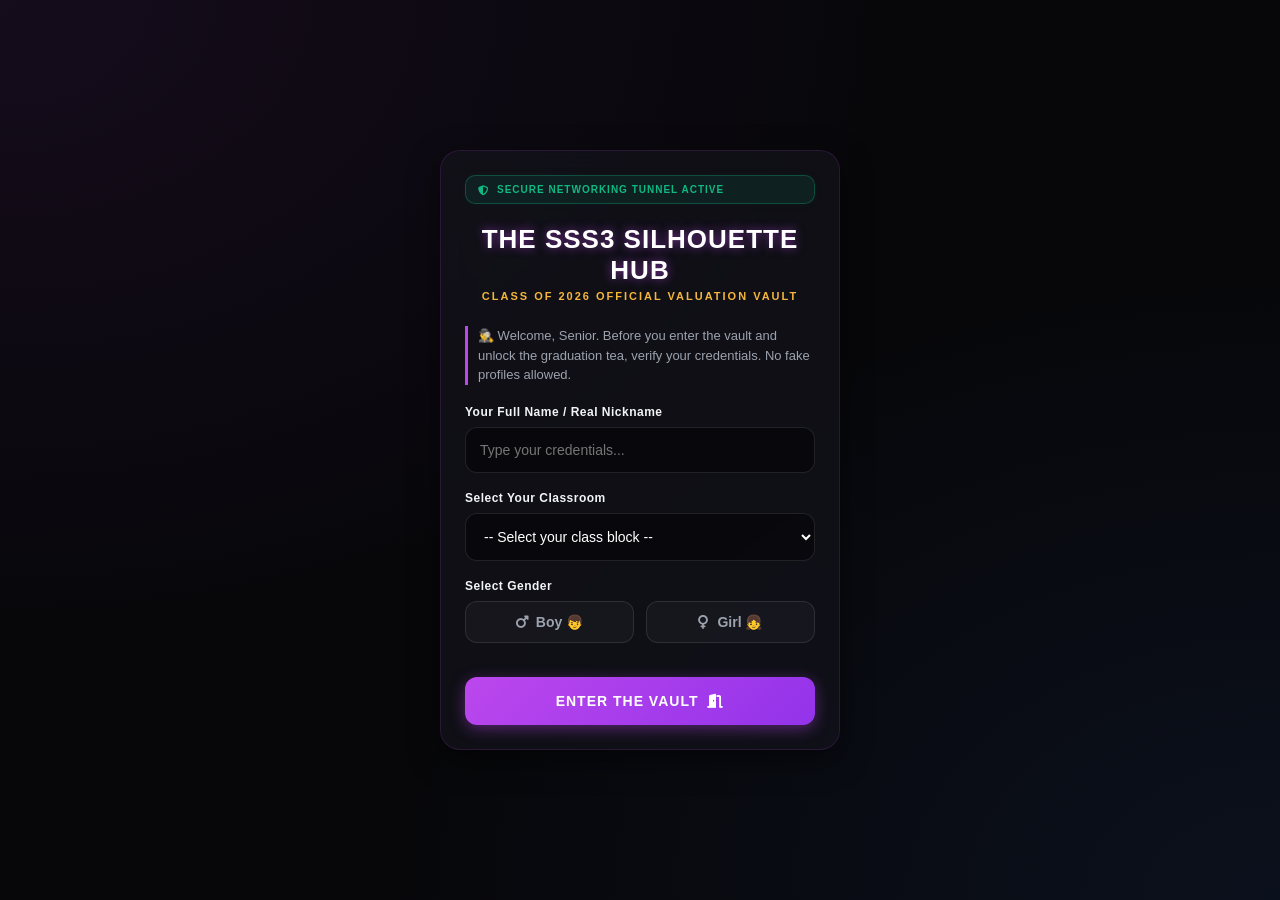
==== commit 6061dd0b: "Update index.html" ====
--- a/index.html
+++ b/index.html
@@ -8,21 +8,6 @@
     <link rel="stylesheet" href="https://cdnjs.cloudflare.com/ajax/libs/font-awesome/6.4.0/css/all.min.css">
     
     <link rel="stylesheet" href="style.css">
-
-    <style>
-        /* Forces absolute tap capture on mobile layers without layout interference */
-        .gender-btn, #btn-enter-vault, .level-card, .module-card, .option-btn, #btn-game-exit, #btn-celeb-continue {
-            touch-action: manipulation !important;
-            cursor: pointer !important;
-            pointer-events: auto !important;
-            -webkit-tap-highlight-color: transparent !important;
-            position: relative !important;
-            z-index: 1000 !important;
-        }
-        .hidden {
-            display: none !important;
-        }
-    </style>
 </head>
 <body>
 
@@ -34,10 +19,8 @@
             </div>
             
             <div class="logo-area">
-                <h1 class="glitch-title" style="letter-spacing: 2px;">THE SSS3 SILHOUETTE HUB</h1>
-                <p class="subtitle" style="color: var(--neon-gold); font-size: 11px; font-weight: bold; margin-top: 6px;">
-                    CLASS OF 2026 OFFICIAL VALUATION VAULT
-                </p>
+                <h1 class="glitch-title">THE SSS3 SILHOUETTE HUB</h1>
+                <p class="subtitle">CLASS OF 2026 OFFICIAL VALUATION VAULT</p>
             </div>
 
             <p class="gate-warning">
@@ -71,8 +54,8 @@
                 </div>
             </div>
 
-            <button type="button" id="btn-enter-vault" class="btn-primary" style="text-transform: uppercase;">
-                ENTER THE VAULT <i class="fa-solid fa-door-open" style="margin-left: 6px;"></i>
+            <button type="button" id="btn-enter-vault" class="btn-primary">
+                ENTER THE VAULT <i class="fa-solid fa-door-open" style="margin-left: 4px;"></i>
             </button>
         </div>
 
@@ -80,9 +63,8 @@
         <div id="screen-loading" class="game-screen card-glass hidden">
             <div class="loader-box">
                 <div class="spinner-neon"></div>
-                <h4 id="loading-status" class="text-gold" style="letter-spacing: 1px; font-weight: 800;">EXTRACTING GRADUATION FILES...</h4>
-                <div id="terminal-logs" class="terminal-logs">
-                    </div>
+                <h4 id="loading-status" class="text-gold">EXTRACTING GRADUATION FILES...</h4>
+                <div id="terminal-logs" class="terminal-logs"></div>
             </div>
         </div>
 
@@ -201,7 +183,6 @@
                 <p id="game-question-text" class="question-main-text">
                     Fetching layout parameters from questions file deck arrays...
                 </p>
-                
                 <div id="game-options-container" class="options-layout"></div>
             </div>
         </div>
@@ -220,4 +201,4 @@
     <script type="module" src="js/app.js"></script>
 </body>
                 </html>
-                        
+            
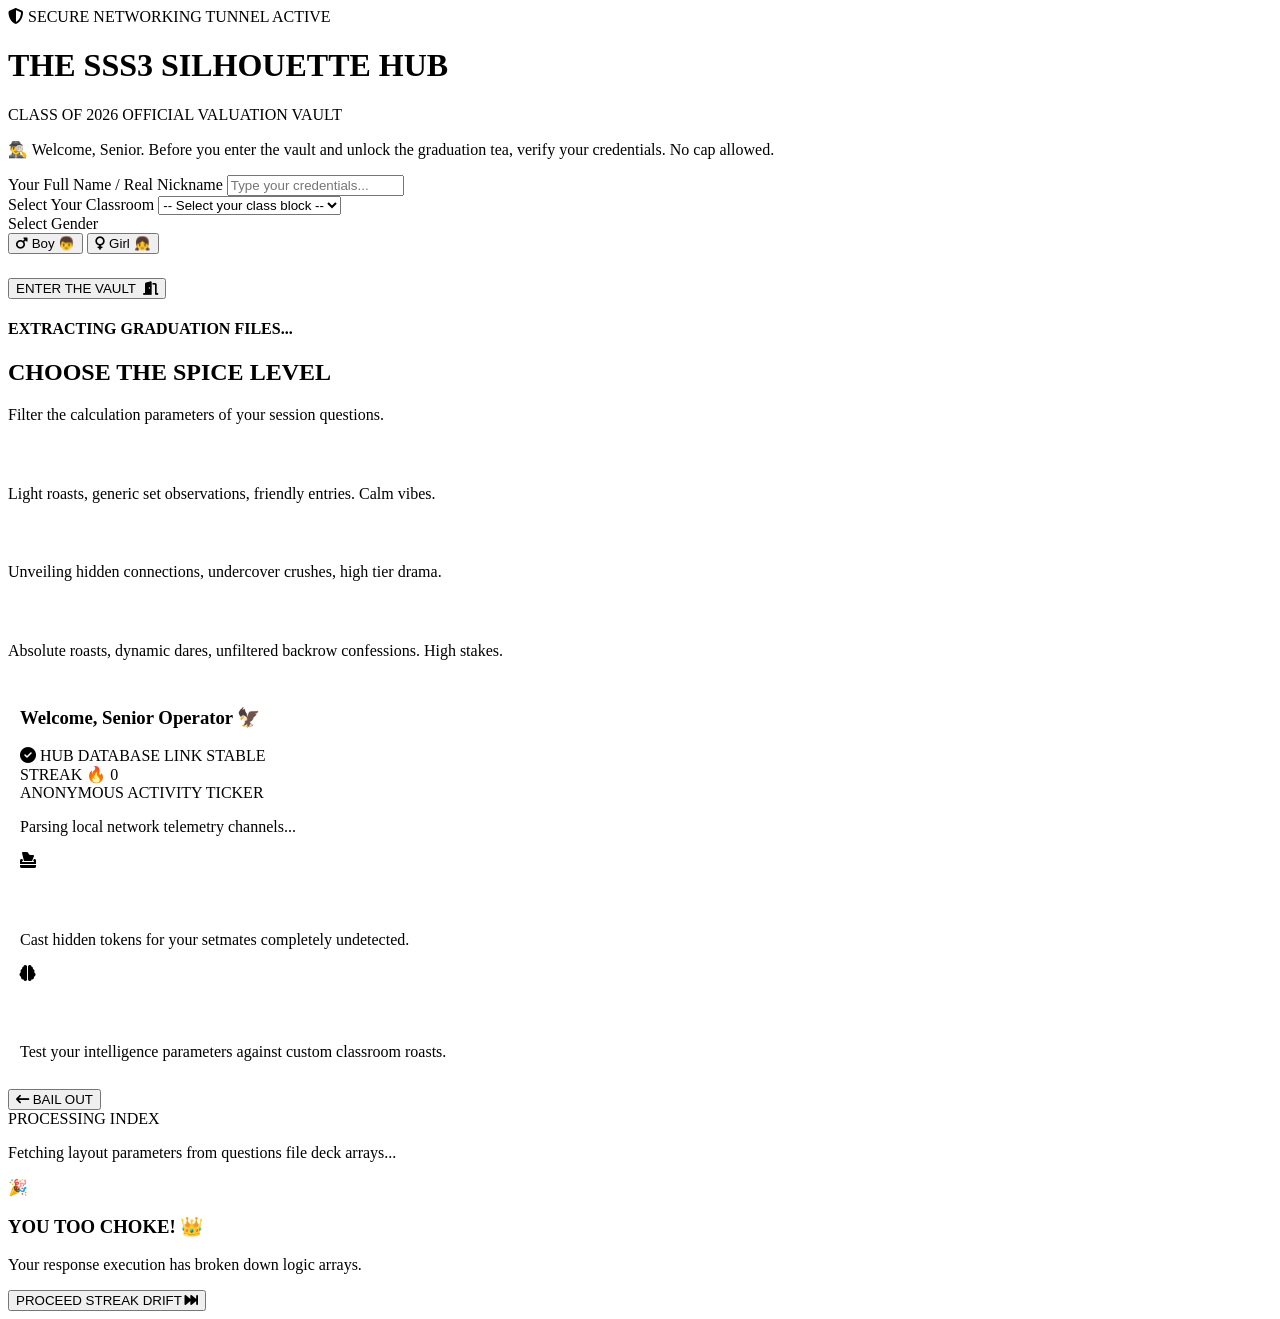
==== commit bb545ce2: "Update index.html" ====
--- a/index.html
+++ b/index.html
@@ -24,7 +24,7 @@
             </div>
 
             <p class="gate-warning">
-                🕵️‍♂️ Welcome, Senior. Before you enter the vault and unlock the graduation tea, verify your credentials. No fake profiles allowed.
+                🕵️‍♂️ Welcome, Senior. Before you enter the vault and unlock the graduation tea, verify your credentials. No cap allowed.
             </p>
 
             <div class="input-group">
@@ -59,7 +59,6 @@
             </button>
         </div>
 
-
         <div id="screen-loading" class="game-screen card-glass hidden">
             <div class="loader-box">
                 <div class="spinner-neon"></div>
@@ -67,7 +66,6 @@
                 <div id="terminal-logs" class="terminal-logs"></div>
             </div>
         </div>
-
 
         <div id="screen-level" class="game-screen card-glass hidden">
             <h2 class="section-title">CHOOSE THE SPICE LEVEL</h2>
@@ -99,7 +97,6 @@
                 </div>
             </div>
         </div>
-
 
         <div id="screen-dashboard" class="game-screen card-glass hidden" style="padding: 12px;">
             
@@ -139,33 +136,8 @@
                         <p class="text-muted">Test your intelligence parameters against custom classroom roasts.</p>
                     </div>
                 </div>
-
-                <div class="module-card card-glass" data-module="wyr">
-                    <div class="mod-icon blue"><i class="fa-solid fa-code-merge"></i></div>
-                    <div class="mod-details">
-                        <h5 style="color: #fff;">WOULD YOU RATHER</h5>
-                        <p class="text-muted">Split-second choice matrix structures under viewport crunch.</p>
-                    </div>
-                </div>
-
-                <div class="module-card card-glass" data-module="dare">
-                    <div class="mod-icon red"><i class="fa-solid fa-biohazard"></i></div>
-                    <div class="mod-details">
-                        <h5 style="color: #fff;">SYSTEM ACTION DARES</h5>
-                        <p class="text-muted">Execute real-world chaos triggers or break your win streak build.</p>
-                    </div>
-                </div>
-
-                <div class="module-card card-glass" data-module="legacy">
-                    <div class="mod-icon cyan"><i class="fa-solid fa-vault"></i></div>
-                    <div class="mod-details">
-                        <h5 style="color: #fff;">SECRET LEGACY DEPOSIT</h5>
-                        <p class="text-muted">Drop parting confessions or undercover locket items securely.</p>
-                    </div>
-                </div>
             </div>
         </div>
-
 
         <div id="screen-gameplay" class="game-screen card-glass hidden">
             <div class="timer-wrapper">
@@ -193,12 +165,17 @@
             <h3 id="celeb-headline" class="celeb-title">YOU TOO CHOKE! 👑</h3>
             <p id="celeb-subtext" class="celeb-body">Your response execution has broken down logic arrays.</p>
             <button type="button" id="btn-celeb-continue" class="btn-primary" style="margin-top: 0;">
-                PROCEED STEAK DRIFT <i class="fa-solid fa-forward-fast"></i>
+                PROCEED STREAK DRIFT <i class="fa-solid fa-forward-fast"></i>
             </button>
         </div>
     </div>
 
-    <script type="module" src="js/app.js"></script>
+    <script src="questions.js"></script>
+    <script src="loader.js"></script>
+    <script src="timer.js"></script>
+    <script src="telegram.js"></script>
+    <script src="gameEngine.js"></script>
+    <script src="app.js"></script>
 </body>
-                </html>
-            
+                    </html>
+                    
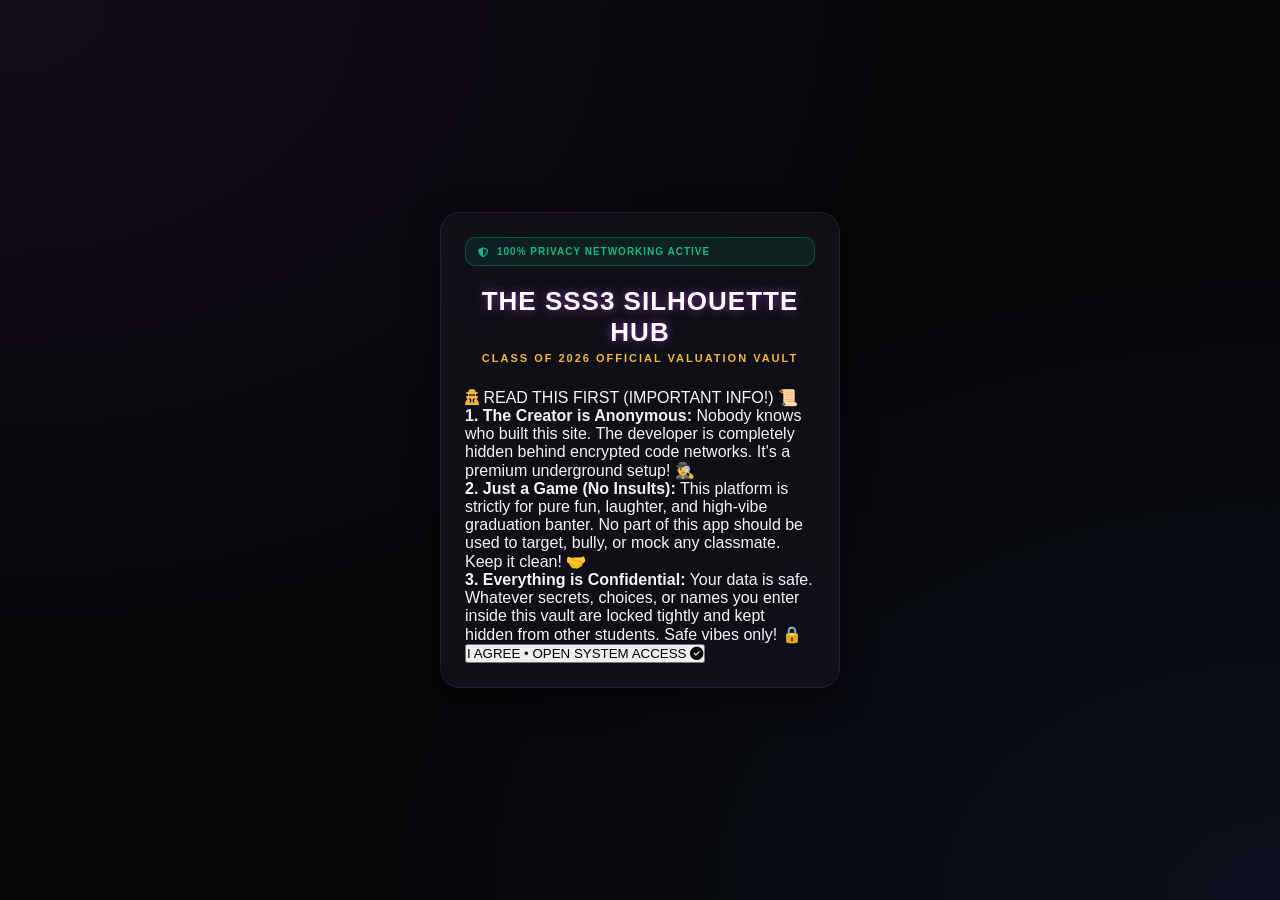
==== commit c0e12767: "Update index.html" ====
--- a/index.html
+++ b/index.html
@@ -15,7 +15,7 @@
 
         <div id="screen-login" class="game-screen card-glass">
             <div class="security-badge">
-                <i class="fa-solid fa-shield-halved secure-icon"></i> SECURE NETWORKING TUNNEL ACTIVE
+                <i class="fa-solid fa-shield-halved secure-icon"></i> 100% PRIVACY NETWORKING ACTIVE
             </div>
             
             <div class="logo-area">
@@ -23,77 +23,97 @@
                 <p class="subtitle">CLASS OF 2026 OFFICIAL VALUATION VAULT</p>
             </div>
 
-            <p class="gate-warning">
-                🕵️‍♂️ Welcome, Senior. Before you enter the vault and unlock the graduation tea, verify your credentials. No cap allowed.
-            </p>
-
-            <div class="input-group">
-                <label for="user-name">Your Full Name / Real Nickname</label>
-                <input type="text" id="user-name" placeholder="Type your credentials..." autocomplete="off">
-            </div>
-
-            <div class="input-group">
-                <label for="user-class">Select Your Classroom</label>
-                <select id="user-class">
-                    <option value="" disabled selected>-- Select your class block --</option>
-                    <option value="SSS3-A">SSS3-A (Elite Ballers)</option>
-                    <option value="SSS3-B">SSS3-B (Premium Minds)</option>
-                    <option value="SSS3-C">SSS3-C (Chaos Lounge)</option>
-                </select>
-            </div>
-
-            <div class="input-group" style="margin-bottom: 24px;">
-                <label>Select Gender</label>
-                <div class="gender-selector">
-                    <button type="button" class="gender-btn" data-gender="boy">
-                        <i class="fa-solid fa-mars"></i> Boy 👦
-                    </button>
-                    <button type="button" class="gender-btn" data-gender="girl">
-                        <i class="fa-solid fa-venus"></i> Girl 👧
-                    </button>
-                </div>
-            </div>
-
-            <button type="button" id="btn-enter-vault" class="btn-primary">
-                ENTER THE VAULT <i class="fa-solid fa-door-open" style="margin-left: 4px;"></i>
-            </button>
+            <div id="disclaimer-panel" class="disclaimer-panel">
+                <div class="disc-header">
+                    <i class="fa-solid fa-user-secret text-gold"></i> READ THIS FIRST (IMPORTANT INFO!) 📜
+                </div>
+                <p class="disc-text">
+                    <strong>1. The Creator is Anonymous:</strong> Nobody knows who built this site. The developer is completely hidden behind encrypted code networks. It's a premium underground setup! 🕵️‍♂️
+                </p>
+                <p class="disc-text">
+                    <strong>2. Just a Game (No Insults):</strong> This platform is strictly for pure fun, laughter, and high-vibe graduation banter. No part of this app should be used to target, bully, or mock any classmate. Keep it clean! 🤝
+                </p>
+                <p class="disc-text">
+                    <strong>3. Everything is Confidential:</strong> Your data is safe. Whatever secrets, choices, or names you enter inside this vault are locked tightly and kept hidden from other students. Safe vibes only! 🔒
+                </p>
+                <button type="button" id="btn-accept-policy" class="btn-secondary">
+                    I AGREE • OPEN SYSTEM ACCESS <i class="fa-solid fa-circle-check"></i>
+                </button>
+            </div>
+
+            <div id="login-form-inputs" class="hidden-inputs-wrapper hidden">
+                <p class="gate-warning">
+                    Clearance granted. Fill in your details below to activate your sessions. No cap allowed! 🔥
+                </p>
+
+                <div class="input-group">
+                    <label for="user-name">Your Name / School Nickname ✏️</label>
+                    <input type="text" id="user-name" placeholder="Type your name here..." autocomplete="off">
+                </div>
+
+                <div class="input-group">
+                    <label for="user-class">Select Your Classroom Block 🏫</label>
+                    <select id="user-class">
+                        <option value="" disabled selected>-- Tap to select your class --</option>
+                        <option value="SSS3-A">SSS3-A (Elite Ballers)</option>
+                        <option value="SSS3-B">SSS3-B (Premium Minds)</option>
+                        <option value="SSS3-C">SSS3-C (Chaos Lounge)</option>
+                    </select>
+                </div>
+
+                <div class="input-group" style="margin-bottom: 24px;">
+                    <label>Select Your Gender 🧑‍🤝‍🧑</label>
+                    <div class="gender-selector">
+                        <button type="button" class="gender-btn" data-gender="boy">
+                            <i class="fa-solid fa-mars"></i> Boy 👦
+                        </button>
+                        <button type="button" class="gender-btn" data-gender="girl">
+                            <i class="fa-solid fa-venus"></i> Girl 👧
+                        </button>
+                    </div>
+                </div>
+
+                <button type="button" id="btn-enter-vault" class="btn-primary">
+                    ENTER THE VAULT <i class="fa-solid fa-door-open" style="margin-left: 6px;"></i>
+                </button>
+            </div>
         </div>
 
         <div id="screen-loading" class="game-screen card-glass hidden">
             <div class="loader-box">
                 <div class="spinner-neon"></div>
-                <h4 id="loading-status" class="text-gold">EXTRACTING GRADUATION FILES...</h4>
+                <h4 id="loading-status" class="text-gold">DECRYPTING GRADUATION FILES...</h4>
                 <div id="terminal-logs" class="terminal-logs"></div>
             </div>
         </div>
 
         <div id="screen-level" class="game-screen card-glass hidden">
-            <h2 class="section-title">CHOOSE THE SPICE LEVEL</h2>
-            <p class="section-desc">Filter the calculation parameters of your session questions.</p>
+            <h2 class="section-title">CHOOSE THE SPICE LEVEL 🌶️</h2>
+            <p class="section-desc">Select how hot you want the game questions to be.</p>
             
             <div class="level-stack">
                 <div class="level-card card-glass lvl-safe" data-level="1">
                     <div class="level-header">
                         <div class="indicator green"></div>
-                        <h4 style="font-weight: 800; color: #fff;">LEVEL 1: CASUAL MOODS</h4>
-                    </div>
-                    <p class="level-vibe">Light roasts, generic set observations, friendly entries. Calm vibes.</p>
+                        <h4 style="font-weight: 800; color: #fff;">LEVEL 1: CASUAL MOODS 🍏</h4>
+                    </div>
+                    <p class="level-vibe">Light jokes, normal class observations, friendly profiles. Calm vibes.</p>
                 </div>
 
                 <div class="level-card card-glass lvl-medium" data-level="2">
                     <div class="level-header">
                         <div class="indicator yellow"></div>
-                        <h4 style="font-weight: 800; color: #fff;">LEVEL 2: SILHOUETTE SPICE</h4>
-                    </div>
-                    <p class="level-vibe">Unveiling hidden connections, undercover crushes, high tier drama.</p>
+                        <h4 style="font-weight: 800; color: #fff;">LEVEL 2: SILHOUETTE SPICE 🍋</h4>
+                    </div>
+                    <p class="level-vibe">Hidden classroom secrets, undercover crushes, high tier school yard drama.</p>
                 </div>
 
                 <div class="level-card card-glass lvl-danger" data-level="3">
                     <div class="level-header">
                         <div class="indicator red"></div>
-                        <h4 style="font-weight: 800; color: #fff;">LEVEL 3: MAXIMUM SMOKE</h4>
-                    </div>
-                    <p class="level-vibe">Absolute roasts, dynamic dares, unfiltered backrow confessions. High stakes.</p>
+                        <h4 style="font-weight: 800; color: #fff;">LEVEL 3: MAXIMUM SMOKE 🌶️</h4>
+                    </div>
+                    <p class="level-vibe">Absolute roasts, dynamic dares, unfiltered backrow confessions. High stakes!</p>
                 </div>
             </div>
         </div>
@@ -103,7 +123,7 @@
             <div class="user-profile-bar card-glass">
                 <div class="prof-info">
                     <h3 id="dash-welcome">Welcome, Senior Operator 🦅</h3>
-                    <span class="badge-status"><i class="fa-solid fa-circle-check"></i> HUB DATABASE LINK STABLE</span>
+                    <span class="badge-status"><i class="fa-solid fa-circle-check"></i> HUB LINK COMPILING SECURELY</span>
                 </div>
                 <div class="prof-streak">
                     <span class="streak-label">STREAK</span>
@@ -113,10 +133,10 @@
 
             <div class="live-ticker-container card-glass">
                 <div class="ticker-header">
-                    <div class="live-dot"></div> ANONYMOUS ACTIVITY TICKER
+                    <div class="live-dot"></div> LIVE VAULT ACTIVITY TICKER 📡
                 </div>
                 <div class="ticker-window">
-                    <p id="live-activity-text" class="ticker-text">Parsing local network telemetry channels...</p>
+                    <p id="live-activity-text" class="ticker-text">Syncing anonymous student telemetry channels...</p>
                 </div>
             </div>
 
@@ -124,16 +144,48 @@
                 <div class="module-card card-glass" data-module="voting">
                     <div class="mod-icon purple"><i class="fa-solid fa-box-tissue"></i></div>
                     <div class="mod-details">
-                        <h5 style="color: #fff;">ANONYMOUS VOTING POOLS</h5>
-                        <p class="text-muted">Cast hidden tokens for your setmates completely undetected.</p>
+                        <h5>ANONYMOUS VOTING POOLS 🗳️</h5>
+                        <p class="text-muted">Cast hidden tokens for your classmates completely undetected.</p>
                     </div>
                 </div>
 
                 <div class="module-card card-glass" data-module="trivia">
                     <div class="mod-icon gold"><i class="fa-solid fa-brain"></i></div>
                     <div class="mod-details">
-                        <h5 style="color: #fff;">TRIVIA DESTRUCTION</h5>
-                        <p class="text-muted">Test your intelligence parameters against custom classroom roasts.</p>
+                        <h5>TRIVIA DESTRUCTION 🧠</h5>
+                        <p class="text-muted">Test your memory parameters against signature teacher catchphrases.</p>
+                    </div>
+                </div>
+
+                <div class="module-card card-glass" data-module="football">
+                    <div class="mod-icon blue"><i class="fa-solid fa-soccer-ball"></i></div>
+                    <div class="mod-details">
+                        <h5>THE FOOTBALL LOUNGE ⚽</h5>
+                        <p class="text-muted">Real European club season climax arguments mixed with classroom pitch rivalries.</p>
+                    </div>
+                </div>
+
+                <div class="module-card card-glass" data-module="crush">
+                    <div class="mod-icon red"><i class="fa-solid fa-heart-crack"></i></div>
+                    <div class="mod-details">
+                        <h5>THE CRUSH VAULT 🤫</h5>
+                        <p class="text-muted">Encrypt and submit your target's name to unlock hidden graduation profiles.</p>
+                    </div>
+                </div>
+
+                <div class="module-card card-glass" data-module="wyr">
+                    <div class="mod-icon cyan"><i class="fa-solid fa-code-branch"></i></div>
+                    <div class="mod-details">
+                        <h5>WILL YOU RATHER 📊</h5>
+                        <p class="text-muted">Confront harsh classroom dilemmas or unhinged naughty smoke pipelines.</p>
+                    </div>
+                </div>
+
+                <div class="module-card card-glass" data-module="truth_dare">
+                    <div class="mod-icon green"><i class="fa-solid fa-terminal"></i></div>
+                    <div class="mod-details">
+                        <h5>TRUTH OR DARE TERMINAL 💥</h5>
+                        <p class="text-muted">Execute intense text-based dares or answer raw backrow confessions.</p>
                     </div>
                 </div>
             </div>
@@ -146,9 +198,9 @@
 
             <div class="gameplay-header">
                 <button type="button" id="btn-game-exit" class="btn-exit">
-                    <i class="fa-solid fa-arrow-left-long"></i> BAIL OUT
+                    <i class="fa-solid fa-arrow-left-long"></i> 🏃‍♂️ BAIL OUT
                 </button>
-                <div id="game-round-title" class="round-title">PROCESSING INDEX</div>
+                <div id="game-round-title" class="round-title">PROCESSING MOD</div>
             </div>
 
             <div class="question-card card-glass">
@@ -157,15 +209,32 @@
                 </p>
                 <div id="game-options-container" class="options-layout"></div>
             </div>
+        </div>
+
+        <div id="screen-reward" class="game-screen card-glass hidden" style="text-align: center;">
+            <div class="reward-medal">👑</div>
+            <h2 class="text-gold" style="font-size: 24px; font-weight: 900; margin-bottom: 12px;">VAULT COMPLETED!</h2>
+            <p class="gate-warning" style="border-left-color: var(--neon-gold); text-align: left;">
+                Oga! You have successfully cleared all modules of the Class of 2026 Vault and completed your sessions like an absolute boss.
+            </p>
+            <div class="reward-certificate-box">
+                <h4>OFFICIAL VAULT CLEARANCE TOKEN</h4>
+                <p class="cert-meta">SYSTEM CONFIG SECURITY PASS LEVEL: MAXIMUM ELITE</p>
+                <div class="cert-badge">🎖️ CERTIFIED CLASS BALLER</div>
+            </div>
+            <p style="font-size: 13px; color: var(--text-muted); margin-bottom: 20px; padding: 0 8px;">
+                Screenshot this screen right now and drop it on your set's WhatsApp chat to prove you conquered the Silhouette Hub! 📲
+            </p>
+            <div class="reward-token-display">TOKEN-2026-CHOKE-SECURE</div>
         </div>
 
     </div> <div id="celebration-overlay" class="celebration-screen hidden">
         <div class="celebration-box">
             <div class="confetti-sparks">🎉</div>
             <h3 id="celeb-headline" class="celeb-title">YOU TOO CHOKE! 👑</h3>
-            <p id="celeb-subtext" class="celeb-body">Your response execution has broken down logic arrays.</p>
+            <p id="celeb-subtext" class="celeb-body">Your response execution has logged successfully into the network.</p>
             <button type="button" id="btn-celeb-continue" class="btn-primary" style="margin-top: 0;">
-                PROCEED STREAK DRIFT <i class="fa-solid fa-forward-fast"></i>
+                CONTINUE DRIFT <i class="fa-solid fa-forward-fast"></i>
             </button>
         </div>
     </div>
@@ -177,5 +246,5 @@
     <script src="gameEngine.js"></script>
     <script src="app.js"></script>
 </body>
-                    </html>
-                    
+    </html>
+                            
--- a/style.css
+++ b/style.css
@@ -0,0 +1,519 @@
+/* ==========================================================================
+   🎨 PREMIUM MIDNIGHT NEON VISUAL SKIN - CONFIGURATION DECK
+   ========================================================================== */
+
+:root {
+    --bg-dark: #07070a;
+    --bg-card: rgba(20, 20, 28, 0.65);
+    --border-glow: rgba(188, 71, 237, 0.15);
+    --neon-purple: #bc47ed;
+    --neon-gold: #f4b63c;
+    --neon-blue: #3b82f6;
+    --neon-red: #ef4444;
+    --neon-green: #10b981;
+    --neon-cyan: #06b6d4;
+    --text-main: #f3f4f6;
+    --text-muted: #9ca3af;
+}
+
+/* --- Base System Resets --- */
+* {
+    box-sizing: border-box;
+    margin: 0;
+    padding: 0;
+    -webkit-tap-highlight-color: transparent;
+}
+
+body {
+    background-color: var(--bg-dark);
+    color: var(--text-main);
+    font-family: 'Segoe UI', -apple-system, BlinkMacSystemFont, Roboto, sans-serif;
+    min-height: 100vh;
+    display: flex;
+    justify-content: center;
+    align-items: center;
+    overflow-x: hidden;
+    background-image: 
+        radial-gradient(at 0% 0%, rgba(188, 71, 237, 0.08) 0px, transparent 50%),
+        radial-gradient(at 100% 100%, rgba(59, 130, 246, 0.08) 0px, transparent 50%);
+}
+
+/* --- Viewport Container Wrap --- */
+.game-wrapper {
+    width: 100%;
+    max-width: 440px;
+    min-height: 100vh;
+    padding: 20px;
+    display: flex;
+    flex-direction: column;
+    justify-content: center;
+    position: relative;
+}
+
+@media (min-height: 700px) {
+    .game-wrapper {
+        min-height: 85vh;
+    }
+}
+
+/* --- Glassmorphism UI Panels --- */
+.card-glass {
+    background: var(--bg-card);
+    backdrop-filter: blur(14px);
+    -webkit-backdrop-filter: blur(14px);
+    border: 1px solid var(--border-glow);
+    border-radius: 20px;
+    padding: 24px;
+    box-shadow: 0 10px 30px rgba(0, 0, 0, 0.5);
+}
+
+.game-screen {
+    width: 100%;
+    animation: fadeIn 0.4s ease-out forwards;
+}
+
+.hidden {
+    display: none !important;
+}
+
+/* --- Security Badge Component --- */
+.security-badge {
+    background: rgba(16, 185, 129, 0.1);
+    border: 1px solid rgba(16, 185, 129, 0.3);
+    color: var(--neon-green);
+    border-radius: 10px;
+    padding: 8px 12px;
+    font-size: 10px;
+    font-weight: bold;
+    letter-spacing: 1px;
+    display: flex;
+    align-items: center;
+    gap: 8px;
+    margin-bottom: 20px;
+    box-shadow: 0 0 10px rgba(16, 185, 129, 0.05);
+}
+
+.secure-icon {
+    animation: pulse 2s infinite;
+}
+
+/* --- Login Gateway Elements --- */
+.logo-area {
+    text-align: center;
+    margin-bottom: 24px;
+}
+
+.glitch-title {
+    font-size: 26px;
+    font-weight: 900;
+    color: #fff;
+    text-shadow: 0 0 10px rgba(188, 71, 237, 0.6);
+    letter-spacing: 1px;
+}
+
+.subtitle {
+    font-size: 11px;
+    color: var(--neon-gold);
+    letter-spacing: 2px;
+    margin-top: 4px;
+    font-weight: bold;
+}
+
+.gate-warning {
+    font-size: 13px;
+    color: var(--text-muted);
+    line-height: 1.5;
+    margin-bottom: 20px;
+    border-left: 3px solid var(--neon-purple);
+    padding-left: 10px;
+}
+
+.input-group {
+    margin-bottom: 18px;
+    display: flex;
+    flex-direction: column;
+    gap: 8px;
+}
+
+.input-group label {
+    font-size: 12px;
+    font-weight: 600;
+    color: var(--text-main);
+    letter-spacing: 0.5px;
+}
+
+.input-group input, .input-group select {
+    width: 100%;
+    background: rgba(0, 0, 0, 0.4);
+    border: 1px solid rgba(255, 255, 255, 0.1);
+    border-radius: 12px;
+    padding: 14px;
+    color: #fff;
+    font-size: 14px;
+    outline: none;
+    transition: all 0.3s ease;
+}
+
+.input-group input:focus, .input-group select:focus {
+    border-color: var(--neon-purple);
+    box-shadow: 0 0 12px rgba(188, 71, 237, 0.3);
+}
+
+.gender-selector {
+    display: grid;
+    grid-template-columns: 1fr 1fr;
+    gap: 12px;
+}
+
+.gender-btn {
+    background: rgba(255, 255, 255, 0.03);
+    border: 1px solid rgba(255, 255, 255, 0.1);
+    color: var(--text-muted);
+    padding: 12px;
+    border-radius: 12px;
+    cursor: pointer;
+    font-weight: bold;
+    font-size: 14px;
+    display: flex;
+    align-items: center;
+    justify-content: center;
+    gap: 8px;
+    transition: all 0.2s ease;
+}
+
+.gender-btn.active {
+    background: rgba(59, 130, 246, 0.2) !important;
+    border: 2px solid var(--neon-blue) !important;
+    color: #fff !important;
+    box-shadow: 0 0 15px rgba(59, 130, 246, 0.4) !important;
+}
+
+/* --- Interactive Core Action Buttons --- */
+.btn-primary {
+    width: 100%;
+    background: linear-gradient(135deg, var(--neon-purple), #9333ea);
+    color: #fff;
+    border: none;
+    border-radius: 12px;
+    padding: 16px;
+    font-size: 14px;
+    font-weight: 800;
+    cursor: pointer;
+    letter-spacing: 1px;
+    margin-top: 10px;
+    box-shadow: 0 4px 15px rgba(188, 71, 237, 0.4);
+}
+
+/* --- Hacking Terminal Loading Layouts --- */
+.loader-box {
+    text-align: center;
+    padding: 40px 20px;
+}
+
+.spinner-neon {
+    width: 50px;
+    height: 50px;
+    border: 3px solid rgba(188, 71, 237, 0.1);
+    border-radius: 50%;
+    border-top-color: var(--neon-purple);
+    margin: 0 auto 20px;
+    animation: spin 1s linear infinite;
+}
+
+.terminal-logs {
+    background: #000;
+    border-radius: 10px;
+    padding: 15px;
+    text-align: left;
+    font-family: monospace;
+    font-size: 11px;
+    color: var(--neon-green);
+    height: 120px;
+    overflow-y: hidden;
+    margin-top: 20px;
+    line-height: 1.6;
+    border: 1px solid rgba(255, 255, 255, 0.05);
+}
+
+/* --- Chaos Range Level Selectors --- */
+.level-stack {
+    display: flex;
+    flex-direction: column;
+    gap: 16px;
+    margin-top: 20px;
+}
+
+.level-card {
+    cursor: pointer;
+    transition: transform 0.2s, border-color 0.3s;
+}
+
+.level-card:hover {
+    transform: translateY(-2px);
+}
+
+.level-header {
+    display: flex;
+    align-items: center;
+    gap: 10px;
+    margin-bottom: 8px;
+}
+
+.indicator {
+    width: 10px;
+    height: 10px;
+    border-radius: 50%;
+}
+.indicator.green { background: var(--neon-green); box-shadow: 0 0 8px var(--neon-green); }
+.indicator.yellow { background: var(--neon-gold); box-shadow: 0 0 8px var(--neon-gold); }
+.indicator.red { background: var(--neon-red); box-shadow: 0 0 8px var(--neon-red); }
+
+.level-vibe {
+    font-size: 12px;
+    color: var(--text-muted);
+    line-height: 1.4;
+}
+
+.lvl-safe:hover { border-color: var(--neon-green); }
+.lvl-medium:hover { border-color: var(--neon-gold); }
+.lvl-danger:hover { border-color: var(--neon-red); }
+
+/* --- Operational Dashboard Header Deck --- */
+.user-profile-bar {
+    display: flex;
+    justify-content: space-between;
+    align-items: center;
+    margin-bottom: 16px;
+    padding: 16px 20px;
+}
+
+.prof-info h3 { font-size: 16px; font-weight: 800; }
+.badge-status { font-size: 11px; color: var(--neon-cyan); font-weight: 600; }
+
+.prof-streak {
+    text-align: right;
+    background: rgba(0, 0, 0, 0.3);
+    padding: 8px 12px;
+    border-radius: 10px;
+    border: 1px solid rgba(255, 255, 255, 0.05);
+}
+
+.streak-label { font-size: 9px; display: block; color: var(--text-muted); font-weight: bold; }
+.streak-num { font-size: 16px; font-weight: 900; color: var(--neon-gold); }
+
+/* --- Social Activity Live Ticker Row --- */
+.live-ticker-container {
+    padding: 12px 16px;
+    margin-bottom: 16px;
+    border-color: rgba(244, 182, 60, 0.15);
+}
+
+.ticker-header {
+    font-size: 10px;
+    font-weight: 800;
+    color: var(--neon-gold);
+    letter-spacing: 1px;
+    display: flex;
+    align-items: center;
+    gap: 6px;
+    margin-bottom: 4px;
+}
+
+.live-dot {
+    width: 6px;
+    height: 6px;
+    background: var(--neon-red);
+    border-radius: 50%;
+    animation: flash 1s infinite;
+}
+
+.ticker-window {
+    overflow: hidden;
+    height: 20px;
+}
+
+.ticker-text {
+    font-size: 12px;
+    color: #e5e7eb;
+    white-space: nowrap;
+    transition: opacity 0.3s ease-in-out;
+}
+
+/* --- Gameplay Engine Panels Modules Grid --- */
+.modules-grid {
+    display: flex;
+    flex-direction: column;
+    gap: 12px;
+}
+
+.module-card {
+    display: flex;
+    align-items: center;
+    gap: 16px;
+    padding: 16px;
+    cursor: pointer;
+    transition: background 0.2s, transform 0.2s;
+}
+
+.module-card:hover {
+    background: rgba(255, 255, 255, 0.08);
+    transform: scale(1.01);
+}
+
+.mod-icon {
+    width: 42px;
+    height: 42px;
+    border-radius: 12px;
+    display: flex;
+    align-items: center;
+    justify-content: center;
+    font-size: 18px;
+}
+.mod-icon.purple { background: rgba(188, 71, 237, 0.15); color: var(--neon-purple); }
+.mod-icon.gold { background: rgba(244, 182, 60, 0.15); color: var(--neon-gold); }
+.mod-icon.blue { background: rgba(59, 130, 246, 0.15); color: var(--neon-blue); }
+.mod-icon.red { background: rgba(239, 68, 68, 0.15); color: var(--neon-red); }
+.mod-icon.cyan { background: rgba(6, 182, 212, 0.15); color: var(--neon-cyan); }
+
+.mod-details h5 { font-size: 13px; font-weight: 800; letter-spacing: 0.5px; }
+.mod-details p { font-size: 11px; color: var(--text-muted); margin-top: 2px; }
+
+/* --- Interactive Arena & Real-Time Timers --- */
+.timer-wrapper {
+    width: 100%;
+    height: 6px;
+    background: rgba(255, 255, 255, 0.05);
+    border-radius: 10px;
+    overflow: hidden;
+    margin-bottom: 16px;
+}
+
+.timer-bar-fill {
+    height: 100%;
+    width: 100%;
+    background: var(--neon-cyan);
+    box-shadow: 0 0 8px var(--neon-cyan);
+}
+
+.gameplay-header {
+    display: flex;
+    justify-content: space-between;
+    align-items: center;
+    margin-bottom: 16px;
+}
+
+.btn-exit {
+    background: none;
+    border: none;
+    color: var(--text-muted);
+    font-size: 12px;
+    font-weight: 700;
+    cursor: pointer;
+}
+
+.round-title {
+    font-size: 11px;
+    font-weight: 800;
+    background: rgba(255, 255, 255, 0.08);
+    padding: 4px 10px;
+    border-radius: 20px;
+    letter-spacing: 1px;
+}
+
+.question-card {
+    border-color: rgba(255, 255, 255, 0.08);
+}
+
+.question-main-text {
+    font-size: 15px;
+    line-height: 1.6;
+    margin-bottom: 24px;
+    color: #f9fafb;
+}
+
+.options-layout {
+    display: flex;
+    flex-direction: column;
+    gap: 12px;
+}
+
+.option-btn {
+    width: 100%;
+    background: rgba(255, 255, 255, 0.03);
+    border: 1px solid rgba(255, 255, 255, 0.08);
+    padding: 14px 16px;
+    border-radius: 12px;
+    color: #fff;
+    font-size: 13px;
+    font-weight: 600;
+    text-align: left;
+    cursor: pointer;
+    transition: all 0.2s ease;
+}
+
+.option-btn:hover {
+    background: rgba(188, 71, 237, 0.1);
+    border-color: var(--neon-purple);
+    box-shadow: 0 0 10px rgba(188, 71, 237, 0.15);
+}
+
+/* --- Premium Celebration Overlay Backdrop --- */
+.celebration-screen {
+    position: fixed;
+    top: 0;
+    left: 0;
+    width: 100vw;
+    height: 100vh;
+    background: rgba(5, 5, 10, 0.85);
+    backdrop-filter: blur(8px);
+    z-index: 9999;
+    display: flex;
+    justify-content: center;
+    align-items: center;
+}
+
+.celebration-box {
+    width: 90%;
+    max-width: 360px;
+    background: #12121a;
+    border: 2px solid var(--neon-gold);
+    border-radius: 24px;
+    padding: 30px 24px;
+    text-align: center;
+    box-shadow: 0 0 30px rgba(244, 182, 60, 0.3);
+}
+
+.confetti-sparks { font-size: 36px; margin-bottom: 12px; }
+.celeb-title { font-size: 22px; font-weight: 900; color: var(--neon-gold); }
+.celeb-body { font-size: 13px; color: var(--text-muted); margin: 10px 0 20px; line-height: 1.5; }
+
+/* --- Dynamic Shared Utilities --- */
+.text-gold { color: var(--neon-gold); }
+.section-title { text-align: center; font-size: 20px; font-weight: 800; letter-spacing: 1px; }
+.section-desc { text-align: center; font-size: 12px; color: var(--text-muted); margin: 6px 0 20px; }
+
+/* --- System Keyframe Fluid Animations --- */
+@keyframes fadeIn { 
+    from { opacity: 0; transform: translateY(8px); } 
+    to { opacity: 1; transform: translateY(0); } 
+}
+@keyframes spin { 
+    to { transform: rotate(360deg); } 
+}
+@keyframes pulse { 
+    0%, 100% { opacity: 1; } 
+    50% { opacity: 0.5; } 
+}
+@keyframes flash { 
+    0%, 100% { opacity: 1; } 
+    50% { opacity: 0.3; } 
+}
+
+/* --- Mobile High-Priority Touch Targeting Overrides --- */
+.gender-btn, #btn-enter-vault, .level-card, .module-card, .option-btn, #btn-game-exit, #btn-celeb-continue {
+    position: relative !important;
+    z-index: 1000 !important;
+    pointer-events: auto !important;
+    touch-action: manipulation !important;
+  }
+  
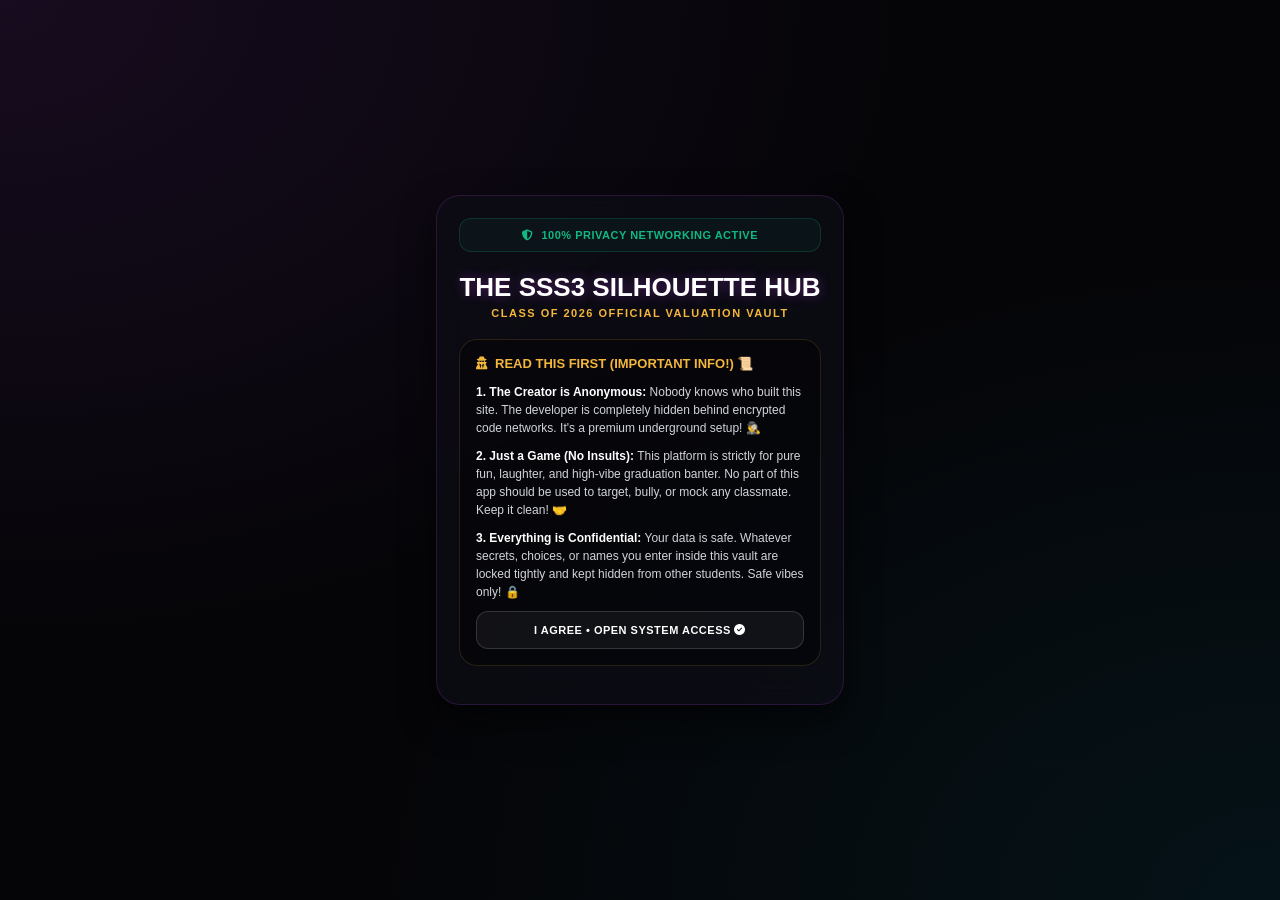
==== commit 83f2ab92: "Update index.html" ====
--- a/index.html
+++ b/index.html
@@ -47,12 +47,12 @@
                 </p>
 
                 <div class="input-group">
-                    <label for="user-name">Your Name / School Nickname ✏️</label>
-                    <input type="text" id="user-name" placeholder="Type your name here..." autocomplete="off">
+                    <label for="user-name">Your Name / School Nickname ✏ *</label>
+                    <input type="text" id="user-name" placeholder="Type your real name or known nickname..." autocomplete="off">
                 </div>
 
                 <div class="input-group">
-                    <label for="user-class">Select Your Classroom Block 🏫</label>
+                    <label for="user-class">Select Your Classroom Block 🏫 *</label>
                     <select id="user-class">
                         <option value="" disabled selected>-- Tap to select your class --</option>
                         <option value="SSS3-A">SSS3-A (Elite Ballers)</option>
@@ -62,7 +62,7 @@
                 </div>
 
                 <div class="input-group" style="margin-bottom: 24px;">
-                    <label>Select Your Gender 🧑‍🤝‍🧑</label>
+                    <label>Select Your Gender 🧑‍🤝‍🧑 *</label>
                     <div class="gender-selector">
                         <button type="button" class="gender-btn" data-gender="boy">
                             <i class="fa-solid fa-mars"></i> Boy 👦
@@ -82,7 +82,7 @@
         <div id="screen-loading" class="game-screen card-glass hidden">
             <div class="loader-box">
                 <div class="spinner-neon"></div>
-                <h4 id="loading-status" class="text-gold">DECRYPTING GRADUATION FILES...</h4>
+                <h4 id="loading-status" class="text-gold">DECRYPTING SSS3 GRADUATION DATABASE...</h4>
                 <div id="terminal-logs" class="terminal-logs"></div>
             </div>
         </div>
@@ -239,6 +239,7 @@
         </div>
     </div>
 
+    <script src="players.js"></script>
     <script src="questions.js"></script>
     <script src="loader.js"></script>
     <script src="timer.js"></script>
@@ -247,4 +248,4 @@
     <script src="app.js"></script>
 </body>
     </html>
-                            
+                    
--- a/style.css
+++ b/style.css
@@ -1,11 +1,11 @@
 /* ==========================================================================
-   🎨 PREMIUM MIDNIGHT NEON VISUAL SKIN - CONFIGURATION DECK
+   🎨 THE SSS3 SILHOUETTE HUB - SYSTEM SKIN (EASY-READ STREET EDITION)
    ========================================================================== */
 
 :root {
-    --bg-dark: #07070a;
-    --bg-card: rgba(20, 20, 28, 0.65);
-    --border-glow: rgba(188, 71, 237, 0.15);
+    --bg-dark: #050508;
+    --bg-card: rgba(14, 14, 22, 0.7);
+    --border-glow: rgba(188, 71, 237, 0.18);
     --neon-purple: #bc47ed;
     --neon-gold: #f4b63c;
     --neon-blue: #3b82f6;
@@ -14,149 +14,162 @@
     --neon-cyan: #06b6d4;
     --text-main: #f3f4f6;
     --text-muted: #9ca3af;
-}
-
-/* --- Base System Resets --- */
+    --font-sans: 'Segoe UI', -apple-system, BlinkMacSystemFont, Roboto, sans-serif;
+}
+
+/* --- Base System Reset Engine --- */
 * {
     box-sizing: border-box;
     margin: 0;
     padding: 0;
     -webkit-tap-highlight-color: transparent;
+    user-select: none;
 }
 
 body {
     background-color: var(--bg-dark);
     color: var(--text-main);
-    font-family: 'Segoe UI', -apple-system, BlinkMacSystemFont, Roboto, sans-serif;
+    font-family: var(--font-sans);
     min-height: 100vh;
     display: flex;
     justify-content: center;
     align-items: center;
     overflow-x: hidden;
     background-image: 
-        radial-gradient(at 0% 0%, rgba(188, 71, 237, 0.08) 0px, transparent 50%),
-        radial-gradient(at 100% 100%, rgba(59, 130, 246, 0.08) 0px, transparent 50%);
-}
-
-/* --- Viewport Container Wrap --- */
+        radial-gradient(at 0% 0%, rgba(188, 71, 237, 0.1) 0px, transparent 50%),
+        radial-gradient(at 100% 100%, rgba(6, 182, 212, 0.08) 0px, transparent 50%);
+}
+
 .game-wrapper {
     width: 100%;
     max-width: 440px;
     min-height: 100vh;
-    padding: 20px;
+    padding: 16px;
     display: flex;
     flex-direction: column;
     justify-content: center;
     position: relative;
 }
 
-@media (min-height: 700px) {
-    .game-wrapper {
-        min-height: 85vh;
-    }
-}
-
-/* --- Glassmorphism UI Panels --- */
+/* --- Glass Panels --- */
 .card-glass {
     background: var(--bg-card);
-    backdrop-filter: blur(14px);
-    -webkit-backdrop-filter: blur(14px);
+    backdrop-filter: blur(16px);
+    -webkit-backdrop-filter: blur(16px);
     border: 1px solid var(--border-glow);
-    border-radius: 20px;
-    padding: 24px;
-    box-shadow: 0 10px 30px rgba(0, 0, 0, 0.5);
+    border-radius: 24px;
+    padding: 22px;
+    box-shadow: 0 15px 35px rgba(0, 0, 0, 0.6);
 }
 
 .game-screen {
     width: 100%;
-    animation: fadeIn 0.4s ease-out forwards;
+    animation: screenFadeIn 0.35s cubic-bezier(0.4, 0, 0.2, 1) forwards;
 }
 
 .hidden {
     display: none !important;
 }
 
-/* --- Security Badge Component --- */
+/* --- Top Security Tag --- */
 .security-badge {
-    background: rgba(16, 185, 129, 0.1);
-    border: 1px solid rgba(16, 185, 129, 0.3);
+    background: rgba(16, 185, 129, 0.06);
+    border: 1px solid rgba(16, 185, 129, 0.2);
     color: var(--neon-green);
-    border-radius: 10px;
-    padding: 8px 12px;
-    font-size: 10px;
-    font-weight: bold;
-    letter-spacing: 1px;
-    display: flex;
-    align-items: center;
+    border-radius: 12px;
+    padding: 10px 14px;
+    font-size: 11px;
+    font-weight: 800;
+    letter-spacing: 0.5px;
+    display: flex;
+    align-items: center;
+    justify-content: center;
     gap: 8px;
     margin-bottom: 20px;
-    box-shadow: 0 0 10px rgba(16, 185, 129, 0.05);
-}
-
-.secure-icon {
-    animation: pulse 2s infinite;
-}
-
-/* --- Login Gateway Elements --- */
+}
+
 .logo-area {
     text-align: center;
-    margin-bottom: 24px;
+    margin-bottom: 20px;
 }
 
 .glitch-title {
     font-size: 26px;
     font-weight: 900;
     color: #fff;
-    text-shadow: 0 0 10px rgba(188, 71, 237, 0.6);
-    letter-spacing: 1px;
+    text-shadow: 0 0 12px rgba(188, 71, 237, 0.4);
 }
 
 .subtitle {
     font-size: 11px;
     color: var(--neon-gold);
-    letter-spacing: 2px;
+    letter-spacing: 1.5px;
     margin-top: 4px;
-    font-weight: bold;
-}
-
+    font-weight: 800;
+}
+
+/* --- 🚨 Advisory Disclaimer Rules UI --- */
+.disclaimer-panel {
+    background: rgba(0, 0, 0, 0.4);
+    border: 1px solid rgba(244, 182, 60, 0.15);
+    border-radius: 18px;
+    padding: 16px;
+    margin-bottom: 16px;
+}
+
+.disc-header {
+    font-size: 13px;
+    font-weight: 800;
+    color: var(--neon-gold);
+    margin-bottom: 12px;
+    display: flex;
+    align-items: center;
+    gap: 8px;
+}
+
+.disc-text {
+    font-size: 12px;
+    line-height: 1.5;
+    color: #d1d5db;
+    margin-bottom: 10px;
+}
+
+.disc-text strong {
+    color: #fff;
+}
+
+/* --- Inputs & Selection Bars --- */
 .gate-warning {
     font-size: 13px;
     color: var(--text-muted);
     line-height: 1.5;
-    margin-bottom: 20px;
+    margin-bottom: 18px;
     border-left: 3px solid var(--neon-purple);
     padding-left: 10px;
 }
 
 .input-group {
-    margin-bottom: 18px;
+    margin-bottom: 16px;
     display: flex;
     flex-direction: column;
-    gap: 8px;
+    gap: 6px;
 }
 
 .input-group label {
     font-size: 12px;
-    font-weight: 600;
+    font-weight: 700;
     color: var(--text-main);
-    letter-spacing: 0.5px;
 }
 
 .input-group input, .input-group select {
     width: 100%;
-    background: rgba(0, 0, 0, 0.4);
-    border: 1px solid rgba(255, 255, 255, 0.1);
-    border-radius: 12px;
+    background: rgba(0, 0, 0, 0.5);
+    border: 1px solid rgba(255, 255, 255, 0.08);
+    border-radius: 14px;
     padding: 14px;
     color: #fff;
     font-size: 14px;
     outline: none;
-    transition: all 0.3s ease;
-}
-
-.input-group input:focus, .input-group select:focus {
-    border-color: var(--neon-purple);
-    box-shadow: 0 0 12px rgba(188, 71, 237, 0.3);
 }
 
 .gender-selector {
@@ -166,156 +179,146 @@
 }
 
 .gender-btn {
-    background: rgba(255, 255, 255, 0.03);
-    border: 1px solid rgba(255, 255, 255, 0.1);
+    background: rgba(255, 255, 255, 0.02);
+    border: 1px solid rgba(255, 255, 255, 0.08);
     color: var(--text-muted);
-    padding: 12px;
-    border-radius: 12px;
-    cursor: pointer;
-    font-weight: bold;
+    padding: 14px;
+    border-radius: 14px;
+    font-weight: 700;
     font-size: 14px;
     display: flex;
     align-items: center;
     justify-content: center;
-    gap: 8px;
-    transition: all 0.2s ease;
+    gap: 6px;
 }
 
 .gender-btn.active {
-    background: rgba(59, 130, 246, 0.2) !important;
+    background: rgba(59, 130, 246, 0.15) !important;
     border: 2px solid var(--neon-blue) !important;
     color: #fff !important;
-    box-shadow: 0 0 15px rgba(59, 130, 246, 0.4) !important;
-}
-
-/* --- Interactive Core Action Buttons --- */
+}
+
+/* --- Buttons --- */
 .btn-primary {
     width: 100%;
     background: linear-gradient(135deg, var(--neon-purple), #9333ea);
     color: #fff;
     border: none;
-    border-radius: 12px;
+    border-radius: 14px;
     padding: 16px;
     font-size: 14px;
     font-weight: 800;
     cursor: pointer;
-    letter-spacing: 1px;
-    margin-top: 10px;
-    box-shadow: 0 4px 15px rgba(188, 71, 237, 0.4);
-}
-
-/* --- Hacking Terminal Loading Layouts --- */
-.loader-box {
-    text-align: center;
-    padding: 40px 20px;
-}
-
+    box-shadow: 0 4px 15px rgba(188, 71, 237, 0.3);
+}
+
+.btn-secondary {
+    width: 100%;
+    background: rgba(255, 255, 255, 0.05);
+    border: 1px solid rgba(255, 255, 255, 0.15);
+    color: #fff;
+    border-radius: 12px;
+    padding: 12px;
+    font-size: 11px;
+    font-weight: 800;
+    cursor: pointer;
+    letter-spacing: 0.5px;
+}
+
+/* --- Terminal Loading Panel --- */
 .spinner-neon {
-    width: 50px;
-    height: 50px;
-    border: 3px solid rgba(188, 71, 237, 0.1);
+    width: 44px;
+    height: 44px;
+    border: 4px solid rgba(6, 182, 212, 0.1);
     border-radius: 50%;
-    border-top-color: var(--neon-purple);
+    border-top-color: var(--neon-cyan);
     margin: 0 auto 20px;
-    animation: spin 1s linear infinite;
+    animation: spinnerSpin 0.8s linear infinite;
 }
 
 .terminal-logs {
-    background: #000;
-    border-radius: 10px;
-    padding: 15px;
+    background: #020204;
+    border-radius: 14px;
+    padding: 14px;
     text-align: left;
     font-family: monospace;
-    font-size: 11px;
+    font-size: 12px;
     color: var(--neon-green);
-    height: 120px;
+    height: 130px;
     overflow-y: hidden;
     margin-top: 20px;
     line-height: 1.6;
-    border: 1px solid rgba(255, 255, 255, 0.05);
-}
-
-/* --- Chaos Range Level Selectors --- */
+    border: 1px solid rgba(16, 185, 129, 0.1);
+}
+
+/* --- Menu Spice Level Stack --- */
 .level-stack {
     display: flex;
     flex-direction: column;
-    gap: 16px;
-    margin-top: 20px;
+    gap: 12px;
 }
 
 .level-card {
-    cursor: pointer;
-    transition: transform 0.2s, border-color 0.3s;
-}
-
-.level-card:hover {
-    transform: translateY(-2px);
+    padding: 16px;
+    border-color: rgba(255, 255, 255, 0.04);
 }
 
 .level-header {
     display: flex;
     align-items: center;
     gap: 10px;
-    margin-bottom: 8px;
+    margin-bottom: 4px;
 }
 
 .indicator {
-    width: 10px;
-    height: 10px;
+    width: 8px;
+    height: 8px;
     border-radius: 50%;
 }
-.indicator.green { background: var(--neon-green); box-shadow: 0 0 8px var(--neon-green); }
-.indicator.yellow { background: var(--neon-gold); box-shadow: 0 0 8px var(--neon-gold); }
-.indicator.red { background: var(--neon-red); box-shadow: 0 0 8px var(--neon-red); }
+.indicator.green { background: var(--neon-green); }
+.indicator.yellow { background: var(--neon-gold); }
+.indicator.red { background: var(--neon-red); }
 
 .level-vibe {
     font-size: 12px;
     color: var(--text-muted);
-    line-height: 1.4;
-}
-
-.lvl-safe:hover { border-color: var(--neon-green); }
-.lvl-medium:hover { border-color: var(--neon-gold); }
-.lvl-danger:hover { border-color: var(--neon-red); }
-
-/* --- Operational Dashboard Header Deck --- */
+}
+
+/* --- Dashboard Elements --- */
 .user-profile-bar {
     display: flex;
     justify-content: space-between;
     align-items: center;
-    margin-bottom: 16px;
-    padding: 16px 20px;
-}
-
-.prof-info h3 { font-size: 16px; font-weight: 800; }
-.badge-status { font-size: 11px; color: var(--neon-cyan); font-weight: 600; }
+    margin-bottom: 12px;
+    padding: 12px 16px;
+}
+
+.prof-info h3 { font-size: 14px; font-weight: 800; }
+.badge-status { font-size: 10px; color: var(--neon-cyan); display: block; margin-top: 2px; font-weight: 700; }
 
 .prof-streak {
-    text-align: right;
+    text-align: center;
     background: rgba(0, 0, 0, 0.3);
-    padding: 8px 12px;
+    padding: 6px 12px;
     border-radius: 10px;
-    border: 1px solid rgba(255, 255, 255, 0.05);
-}
-
-.streak-label { font-size: 9px; display: block; color: var(--text-muted); font-weight: bold; }
-.streak-num { font-size: 16px; font-weight: 900; color: var(--neon-gold); }
-
-/* --- Social Activity Live Ticker Row --- */
+}
+
+.streak-label { font-size: 8px; display: block; color: var(--text-muted); font-weight: 800; }
+.streak-num { font-size: 14px; font-weight: 900; color: var(--neon-gold); }
+
+/* --- Live Activity Ticker Strip --- */
 .live-ticker-container {
-    padding: 12px 16px;
-    margin-bottom: 16px;
-    border-color: rgba(244, 182, 60, 0.15);
+    padding: 10px 14px;
+    margin-bottom: 14px;
 }
 
 .ticker-header {
-    font-size: 10px;
+    font-size: 9px;
     font-weight: 800;
     color: var(--neon-gold);
-    letter-spacing: 1px;
-    display: flex;
-    align-items: center;
-    gap: 6px;
+    display: flex;
+    align-items: center;
+    gap: 5px;
     margin-bottom: 4px;
 }
 
@@ -324,196 +327,171 @@
     height: 6px;
     background: var(--neon-red);
     border-radius: 50%;
-    animation: flash 1s infinite;
-}
-
-.ticker-window {
+    animation: statusFlash 1.2s infinite;
+}
+
+.ticker-window { overflow: hidden; height: 16px; }
+.ticker-text { font-size: 12px; color: #e5e7eb; white-space: nowrap; font-weight: 600; }
+
+/* --- 6-Module Navigation Grid Layout --- */
+.modules-grid {
+    display: flex;
+    flex-direction: column;
+    gap: 10px;
+}
+
+.module-card {
+    display: flex;
+    align-items: center;
+    gap: 14px;
+    padding: 14px;
+    border-color: rgba(255, 255, 255, 0.04);
+}
+
+.mod-icon {
+    width: 40px;
+    height: 40px;
+    border-radius: 12px;
+    display: flex;
+    align-items: center;
+    justify-content: center;
+    font-size: 14px;
+    flex-shrink: 0;
+}
+.mod-icon.purple { background: rgba(188, 71, 237, 0.1); color: var(--neon-purple); border: 1px solid rgba(188, 71, 237, 0.15); }
+.mod-icon.gold { background: rgba(244, 182, 60, 0.1); color: var(--neon-gold); border: 1px solid rgba(244, 182, 60, 0.15); }
+.mod-icon.blue { background: rgba(59, 130, 246, 0.1); color: var(--neon-blue); border: 1px solid rgba(59, 130, 246, 0.15); }
+.mod-icon.red { background: rgba(239, 68, 68, 0.1); color: var(--neon-red); border: 1px solid rgba(239, 68, 68, 0.15); }
+.mod-icon.cyan { background: rgba(6, 182, 212, 0.1); color: var(--neon-cyan); border: 1px solid rgba(6, 182, 212, 0.15); }
+.mod-icon.green { background: rgba(16, 185, 129, 0.1); color: var(--neon-green); border: 1px solid rgba(16, 185, 129, 0.15); }
+
+.mod-details h5 { font-size: 13px; font-weight: 800; color: #fff; }
+.mod-details p { font-size: 11px; color: var(--text-muted); margin-top: 2px; }
+
+/* --- Gameplay Elements & Option Buttons --- */
+.timer-wrapper {
+    width: 100%;
+    height: 4px;
+    background: rgba(255, 255, 255, 0.04);
+    margin-bottom: 16px;
     overflow: hidden;
-    height: 20px;
-}
-
-.ticker-text {
-    font-size: 12px;
-    color: #e5e7eb;
-    white-space: nowrap;
-    transition: opacity 0.3s ease-in-out;
-}
-
-/* --- Gameplay Engine Panels Modules Grid --- */
-.modules-grid {
-    display: flex;
-    flex-direction: column;
-    gap: 12px;
-}
-
-.module-card {
-    display: flex;
-    align-items: center;
-    gap: 16px;
-    padding: 16px;
-    cursor: pointer;
-    transition: background 0.2s, transform 0.2s;
-}
-
-.module-card:hover {
-    background: rgba(255, 255, 255, 0.08);
-    transform: scale(1.01);
-}
-
-.mod-icon {
-    width: 42px;
-    height: 42px;
-    border-radius: 12px;
-    display: flex;
-    align-items: center;
-    justify-content: center;
-    font-size: 18px;
-}
-.mod-icon.purple { background: rgba(188, 71, 237, 0.15); color: var(--neon-purple); }
-.mod-icon.gold { background: rgba(244, 182, 60, 0.15); color: var(--neon-gold); }
-.mod-icon.blue { background: rgba(59, 130, 246, 0.15); color: var(--neon-blue); }
-.mod-icon.red { background: rgba(239, 68, 68, 0.15); color: var(--neon-red); }
-.mod-icon.cyan { background: rgba(6, 182, 212, 0.15); color: var(--neon-cyan); }
-
-.mod-details h5 { font-size: 13px; font-weight: 800; letter-spacing: 0.5px; }
-.mod-details p { font-size: 11px; color: var(--text-muted); margin-top: 2px; }
-
-/* --- Interactive Arena & Real-Time Timers --- */
-.timer-wrapper {
-    width: 100%;
-    height: 6px;
-    background: rgba(255, 255, 255, 0.05);
-    border-radius: 10px;
-    overflow: hidden;
-    margin-bottom: 16px;
 }
 
 .timer-bar-fill {
     height: 100%;
     width: 100%;
     background: var(--neon-cyan);
-    box-shadow: 0 0 8px var(--neon-cyan);
-}
-
-.gameplay-header {
-    display: flex;
-    justify-content: space-between;
-    align-items: center;
-    margin-bottom: 16px;
-}
-
-.btn-exit {
-    background: none;
-    border: none;
-    color: var(--text-muted);
-    font-size: 12px;
-    font-weight: 700;
-    cursor: pointer;
-}
-
-.round-title {
-    font-size: 11px;
-    font-weight: 800;
-    background: rgba(255, 255, 255, 0.08);
-    padding: 4px 10px;
-    border-radius: 20px;
-    letter-spacing: 1px;
-}
-
-.question-card {
-    border-color: rgba(255, 255, 255, 0.08);
-}
-
-.question-main-text {
-    font-size: 15px;
-    line-height: 1.6;
-    margin-bottom: 24px;
-    color: #f9fafb;
-}
-
-.options-layout {
-    display: flex;
-    flex-direction: column;
-    gap: 12px;
-}
+    transition: width 0.1s linear;
+}
+
+.gameplay-header { display: flex; justify-content: space-between; align-items: center; margin-bottom: 16px; }
+.btn-exit { background: none; border: none; color: var(--text-muted); font-size: 12px; font-weight: 700; }
+.round-title { font-size: 10px; font-weight: 800; background: rgba(255, 255, 255, 0.06); padding: 4px 10px; border-radius: 20px; }
+
+.question-main-text { font-size: 16px; line-height: 1.5; margin-bottom: 20px; color: #fff; font-weight: 600; }
+.options-layout { display: flex; flex-direction: column; gap: 10px; }
 
 .option-btn {
     width: 100%;
-    background: rgba(255, 255, 255, 0.03);
-    border: 1px solid rgba(255, 255, 255, 0.08);
-    padding: 14px 16px;
+    background: rgba(255, 255, 255, 0.02);
+    border: 1px solid rgba(255, 255, 255, 0.06);
+    padding: 14px;
     border-radius: 12px;
     color: #fff;
     font-size: 13px;
     font-weight: 600;
-    text-align: left;
-    cursor: pointer;
-    transition: all 0.2s ease;
-}
-
-.option-btn:hover {
-    background: rgba(188, 71, 237, 0.1);
-    border-color: var(--neon-purple);
-    box-shadow: 0 0 10px rgba(188, 71, 237, 0.15);
-}
-
-/* --- Premium Celebration Overlay Backdrop --- */
+}
+
+/* --- 👑 Final Reward End Screen UI Elements --- */
+.reward-medal {
+    font-size: 44px;
+    margin-bottom: 12px;
+    animation: statusPulse 2s infinite ease-in-out;
+}
+
+.reward-certificate-box {
+    background: rgba(244, 182, 60, 0.04);
+    border: 1px solid rgba(244, 182, 60, 0.2);
+    border-radius: 16px;
+    padding: 16px;
+    margin: 20px 0;
+}
+
+.reward-certificate-box h4 {
+    font-size: 12px;
+    font-weight: 800;
+    color: var(--neon-gold);
+    letter-spacing: 0.5px;
+}
+
+.cert-meta {
+    font-size: 10px;
+    font-family: monospace;
+    color: var(--text-muted);
+    margin-top: 4px;
+}
+
+.cert-badge {
+    display: inline-block;
+    background: var(--neon-gold);
+    color: #000;
+    font-weight: 900;
+    font-size: 11px;
+    padding: 4px 12px;
+    border-radius: 6px;
+    margin-top: 12px;
+}
+
+.reward-token-display {
+    background: #000;
+    border: 1px dashed rgba(255, 255, 255, 0.15);
+    padding: 12px;
+    font-family: monospace;
+    font-size: 13px;
+    color: var(--neon-cyan);
+    font-weight: bold;
+    border-radius: 10px;
+    letter-spacing: 0.5px;
+}
+
+/* --- Celebration Modals --- */
 .celebration-screen {
     position: fixed;
-    top: 0;
-    left: 0;
-    width: 100vw;
-    height: 100vh;
-    background: rgba(5, 5, 10, 0.85);
-    backdrop-filter: blur(8px);
+    top: 0; left: 0; width: 100vw; height: 100vh;
+    background: rgba(4, 4, 6, 0.9);
+    backdrop-filter: blur(10px);
     z-index: 9999;
-    display: flex;
-    justify-content: center;
-    align-items: center;
+    display: flex; justify-content: center; align-items: center;
 }
 
 .celebration-box {
-    width: 90%;
-    max-width: 360px;
-    background: #12121a;
+    width: 88%; max-width: 330px;
+    background: #0b0b10;
     border: 2px solid var(--neon-gold);
     border-radius: 24px;
-    padding: 30px 24px;
+    padding: 24px;
     text-align: center;
-    box-shadow: 0 0 30px rgba(244, 182, 60, 0.3);
-}
-
-.confetti-sparks { font-size: 36px; margin-bottom: 12px; }
-.celeb-title { font-size: 22px; font-weight: 900; color: var(--neon-gold); }
-.celeb-body { font-size: 13px; color: var(--text-muted); margin: 10px 0 20px; line-height: 1.5; }
-
-/* --- Dynamic Shared Utilities --- */
+}
+
+.confetti-sparks { font-size: 36px; margin-bottom: 10px; }
+.celeb-title { font-size: 20px; font-weight: 900; color: var(--neon-gold); }
+.celeb-body { font-size: 13px; color: var(--text-muted); margin: 10px 0 20px; line-height: 1.4; }
+
 .text-gold { color: var(--neon-gold); }
-.section-title { text-align: center; font-size: 20px; font-weight: 800; letter-spacing: 1px; }
-.section-desc { text-align: center; font-size: 12px; color: var(--text-muted); margin: 6px 0 20px; }
-
-/* --- System Keyframe Fluid Animations --- */
-@keyframes fadeIn { 
-    from { opacity: 0; transform: translateY(8px); } 
-    to { opacity: 1; transform: translateY(0); } 
-}
-@keyframes spin { 
-    to { transform: rotate(360deg); } 
-}
-@keyframes pulse { 
-    0%, 100% { opacity: 1; } 
-    50% { opacity: 0.5; } 
-}
-@keyframes flash { 
-    0%, 100% { opacity: 1; } 
-    50% { opacity: 0.3; } 
-}
-
-/* --- Mobile High-Priority Touch Targeting Overrides --- */
-.gender-btn, #btn-enter-vault, .level-card, .module-card, .option-btn, #btn-game-exit, #btn-celeb-continue {
+.section-title { text-align: center; font-size: 18px; font-weight: 800; }
+.section-desc { text-align: center; font-size: 12px; color: var(--text-muted); margin: 4px 0 16px; }
+
+/* --- Driver Keyframes --- */
+@keyframes screenFadeIn { from { opacity: 0; transform: translateY(8px); } to { opacity: 1; transform: translateY(0); } }
+@keyframes spinnerSpin { to { transform: rotate(360deg); } }
+@keyframes statusPulse { 0%, 100% { opacity: 1; transform: scale(1); } 50% { opacity: 0.6; transform: scale(0.96); } }
+@keyframes statusFlash { 0%, 100% { opacity: 1; } 50% { opacity: 0.2; } }
+
+/* --- Mobile Touch Configurations --- */
+.gender-btn, #btn-enter-vault, .level-card, .module-card, .option-btn, #btn-game-exit, #btn-celeb-continue, #btn-accept-policy {
     position: relative !important;
-    z-index: 1000 !important;
+    z-index: 50 !important;
     pointer-events: auto !important;
     touch-action: manipulation !important;
-  }
-  
+   }
+   
